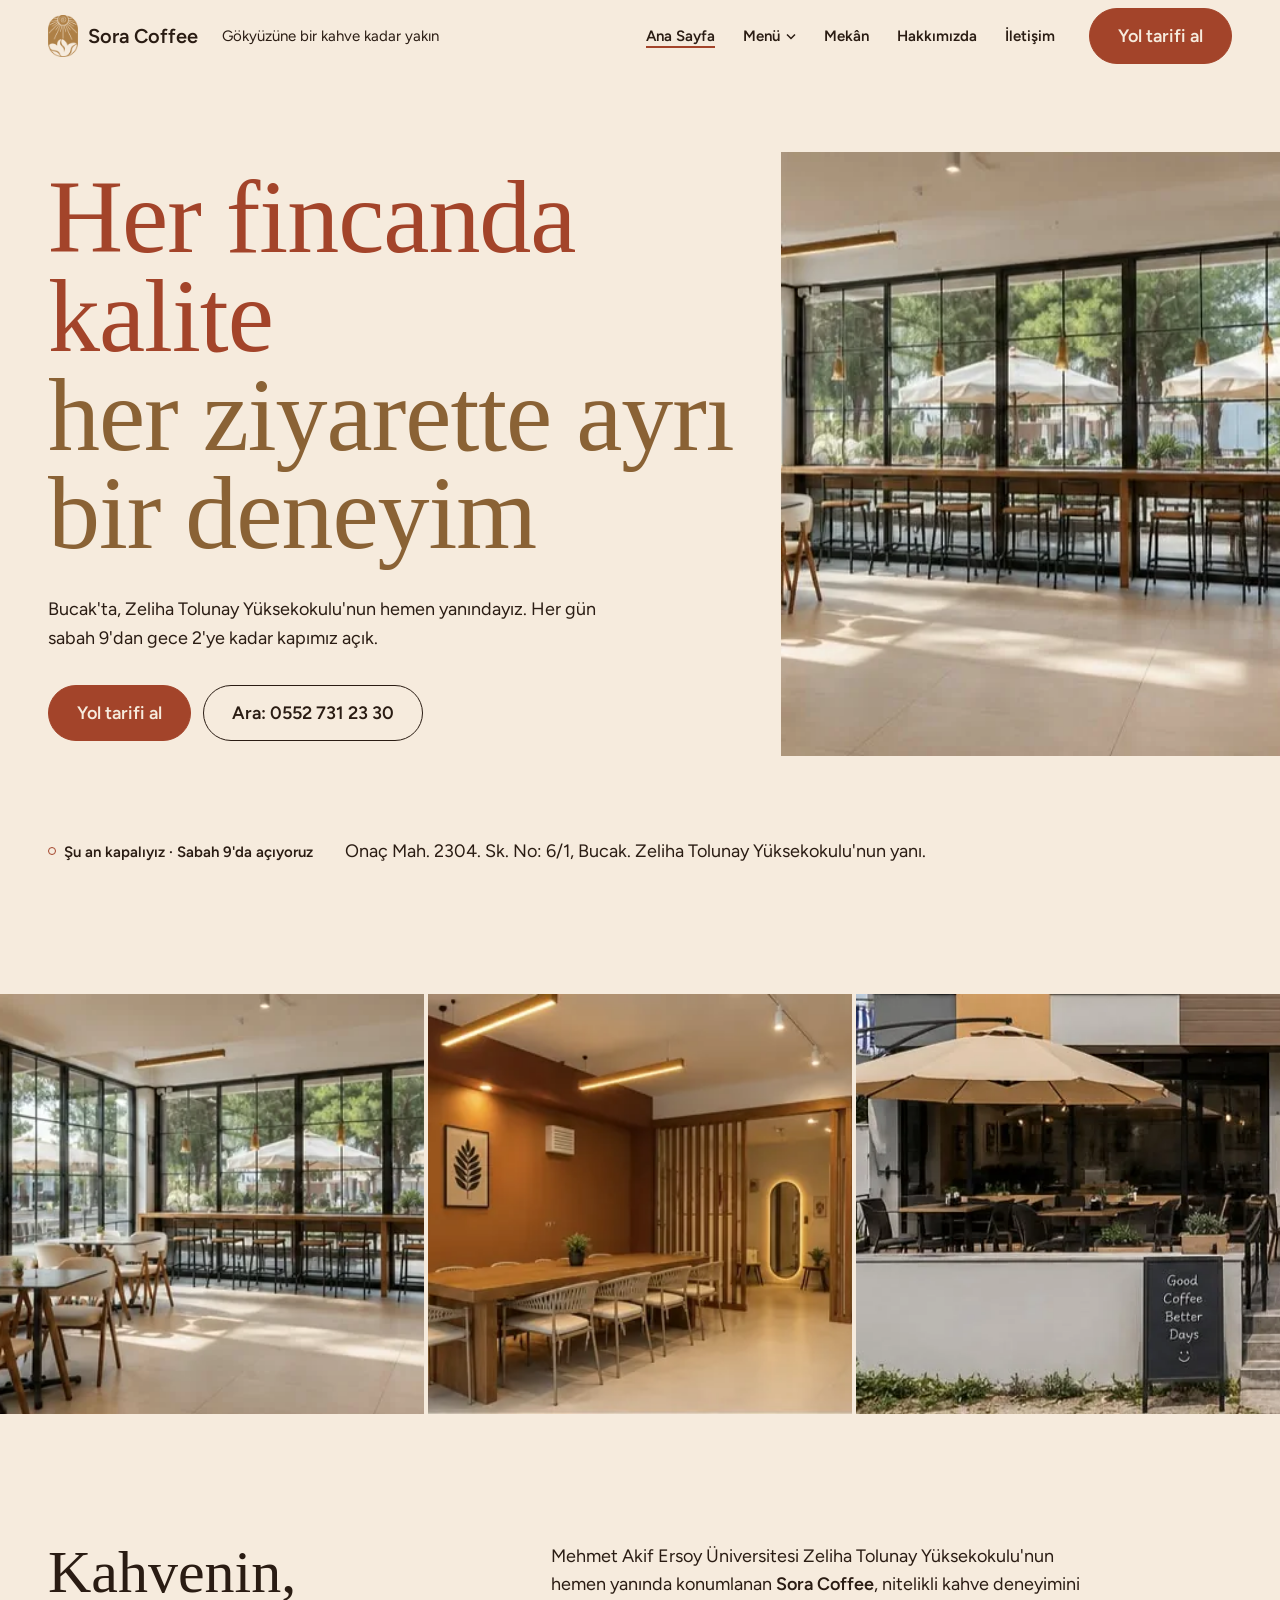
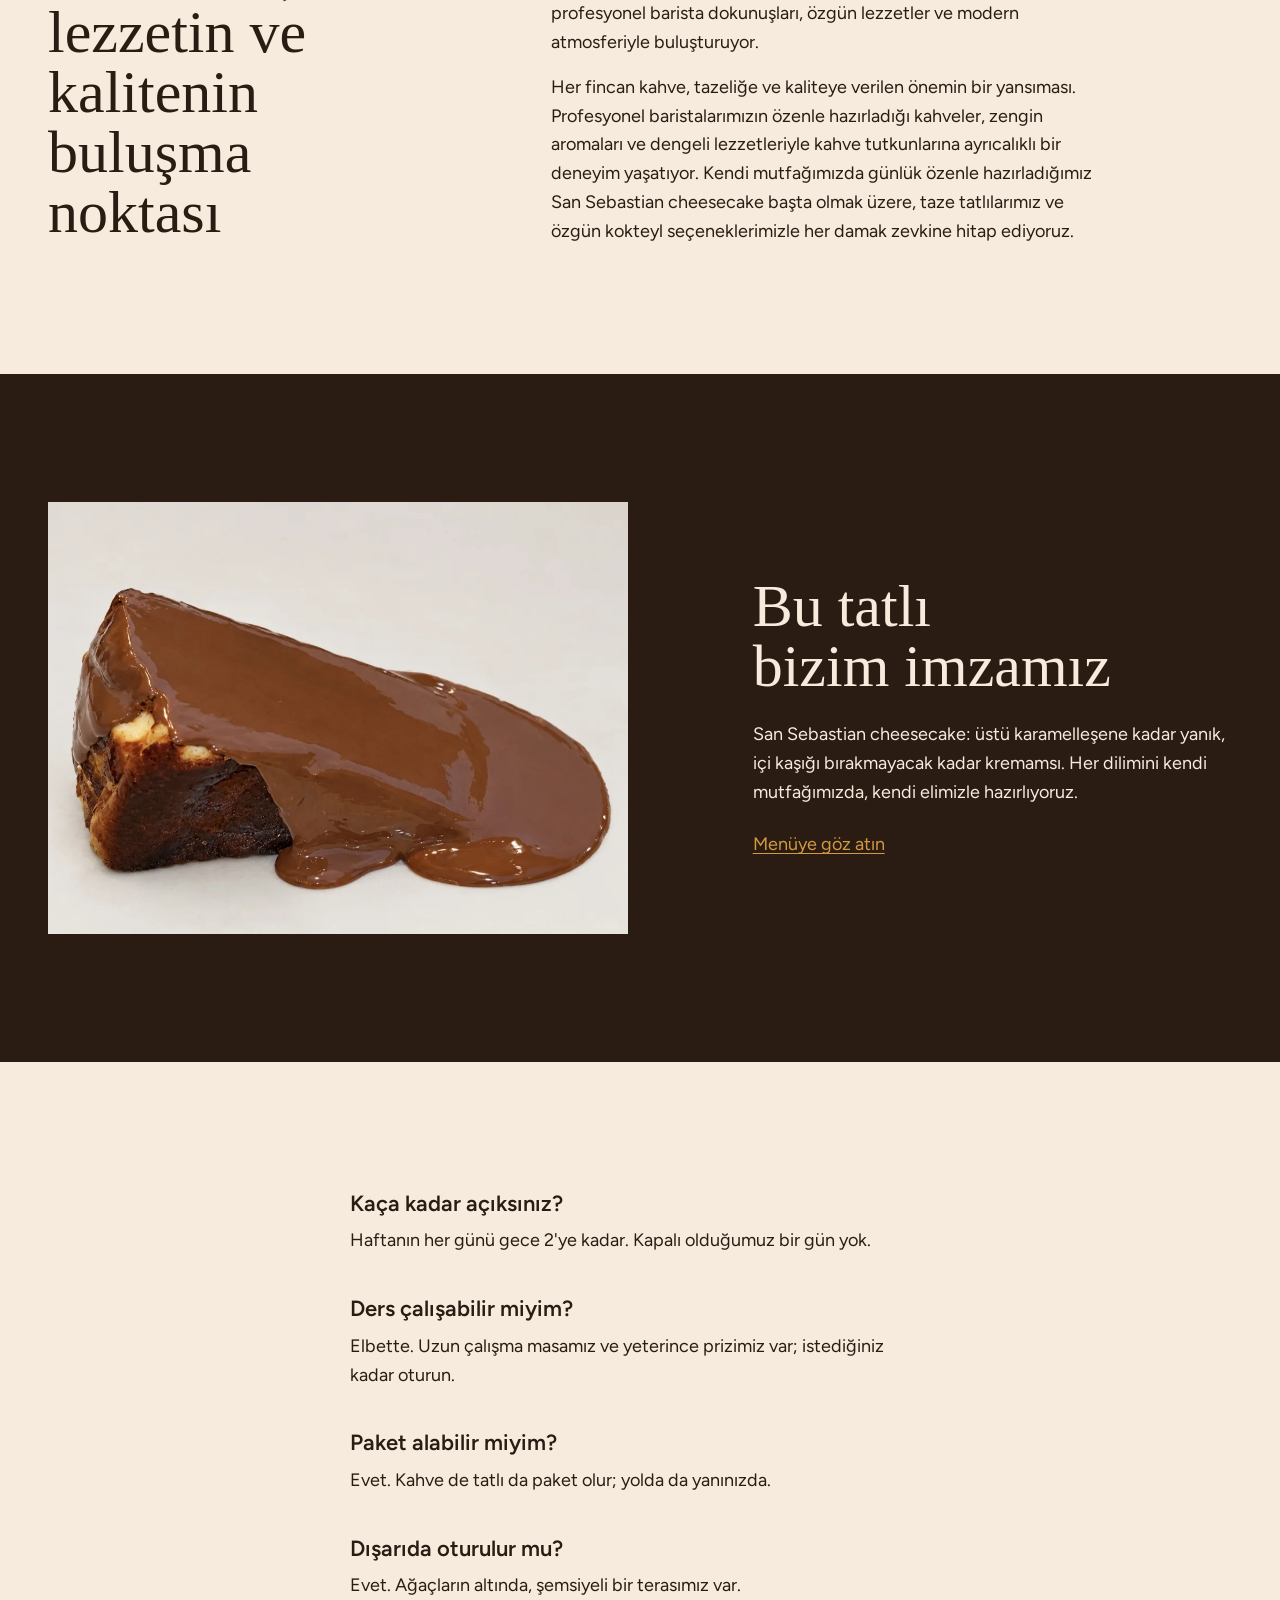
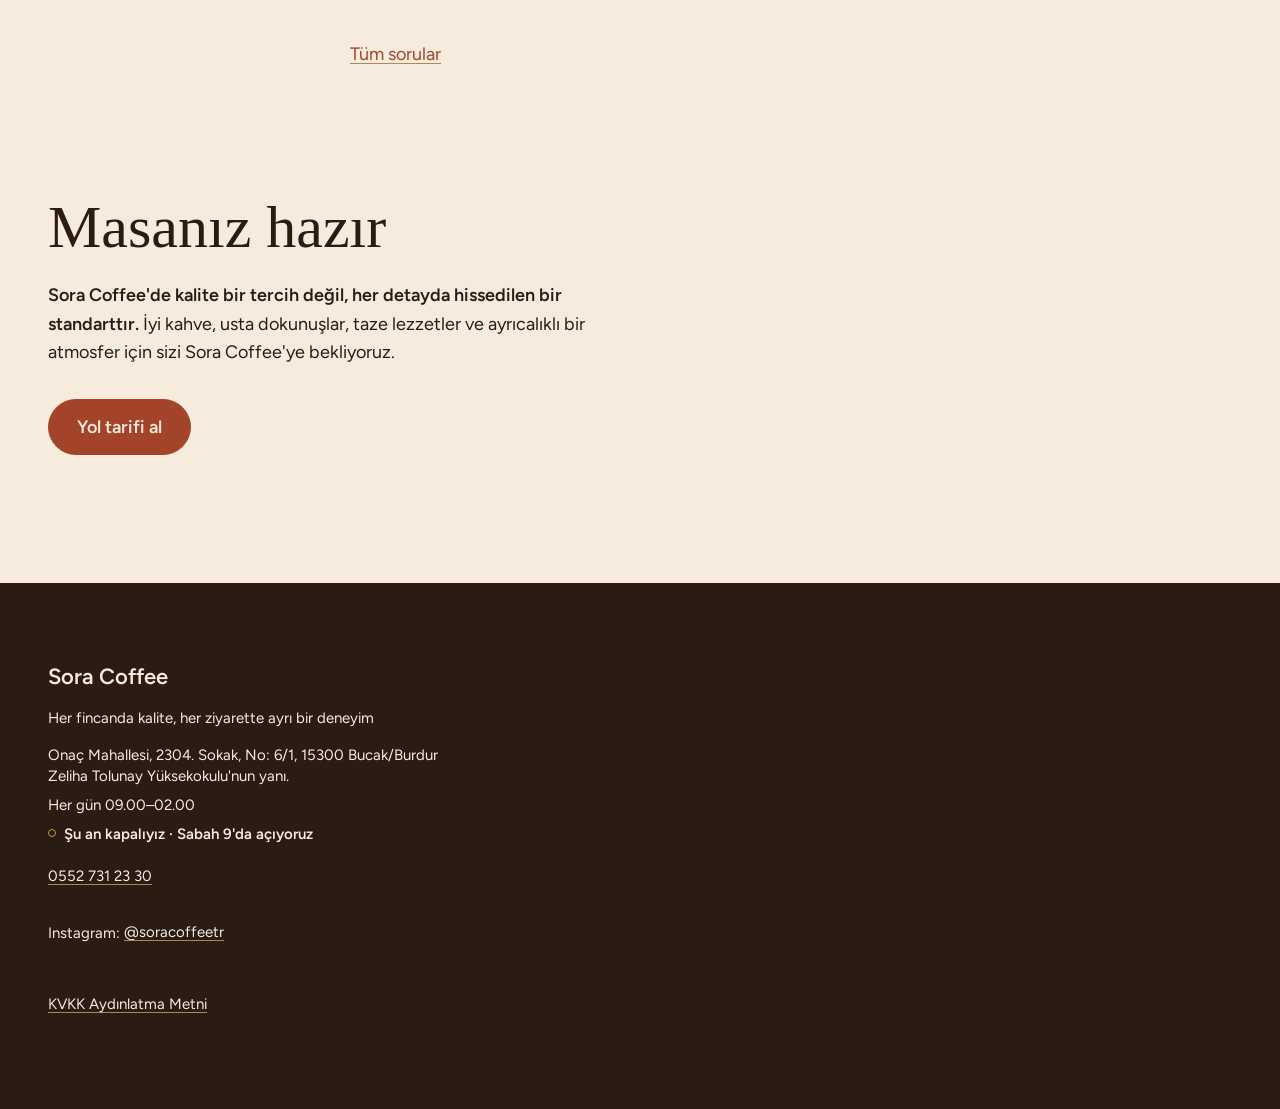
==== index.html @ 1dda7936 "Yazım ve noktalama düzeltmeleri; başlık ve sloganlarda sondaki noktalar kaldırıldı TDK: tezgâh, hâle" ====
<!doctype html>
<html lang="tr">
<head>
  <meta charset="utf-8">
  <script>document.documentElement.classList.add('js')</script>
  <meta name="viewport" content="width=device-width, initial-scale=1, viewport-fit=cover">
  <title>Sora Coffee Bucak | Kahvenin, Lezzetin ve Kalitenin Buluşma Noktası</title>
  <meta name="description" content="Mehmet Akif Ersoy Üniversitesi Zeliha Tolunay Yüksekokulu'nun hemen yanında Sora Coffee: profesyonel barista dokunuşları, özgün lezzetler ve modern atmosfer. Her gün 09.00–02.00. Tel: 0552 731 23 30.">
  <link rel="icon" href="favicon-32.png" sizes="32x32" type="image/png">
  <link rel="apple-touch-icon" href="apple-touch-icon.png">
  <link rel="preload" href="fonts/figtree-latin.woff2" as="font" type="font/woff2" crossorigin>
  <link rel="preload" href="fonts/instrument-serif-latin.woff2" as="font" type="font/woff2" crossorigin>
  <link rel="stylesheet" href="styles.css">
  <script type="application/ld+json">
  {
    "@context": "https://schema.org",
    "@type": "CafeOrCoffeeShop",
    "name": "Sora Coffee",
    "address": {
      "@type": "PostalAddress",
      "streetAddress": "Onaç Mahallesi, 2304. Sokak, No: 6/1",
      "postalCode": "15300",
      "addressLocality": "Bucak",
      "addressRegion": "Burdur",
      "addressCountry": "TR"
    },
    "telephone": "+90 552 731 23 30",
    "openingHoursSpecification": [
      {
        "@type": "OpeningHoursSpecification",
        "dayOfWeek": [
          "Monday",
          "Tuesday",
          "Wednesday",
          "Thursday",
          "Friday",
          "Saturday",
          "Sunday"
        ],
        "opens": "09:00",
        "closes": "02:00"
      }
    ],
    "servesCuisine": [
      "Kahve",
      "Tatlı"
    ],
    "founder": [
      {
        "@type": "Person",
        "name": "Yasin Nalbant"
      },
      {
        "@type": "Person",
        "name": "Burak Eren Pancaroğlu"
      }
    ],
    "sameAs": [
      "https://www.instagram.com/soracoffeetr/"
    ],
    "hasMap": "https://www.google.com/maps/search/?api=1&query=Sora+Coffee+Bucak"
  }
  </script>
  <script src="main.js" defer></script>
</head>
<body>
  <a class="atla" href="#icerik">İçeriğe geç</a>

  <header class="ust">
    <a class="marka" href="index.html"><img class="marka-isaret" src="img/logo-isaret.png" width="30" height="42" alt="">Sora Coffee</a>
    <p class="marka-alt">Gökyüzüne bir kahve kadar yakın</p>
    <nav class="ana-nav" id="ana-nav" aria-label="Ana menü">
      <ul>
        <li><a href="index.html" aria-current="page">Ana Sayfa</a></li>
        <li class="nav-menu">
          <a href="menu.html">Menü</a>
          <ul class="alt-menu" id="alt-menu">
            <li><a href="menu.html#sicak-kahveler">Sıcak Kahveler</a></li>
            <li><a href="menu.html#ozel-kahveler">Özel Kahveler</a></li>
            <li><a href="menu.html#soguk-icecekler">Soğuk İçecekler</a></li>
            <li><a href="menu.html#tatlilar">Tatlılar</a></li>
          </ul>
        </li>
        <li><a href="mekan.html">Mekân</a></li>
        <li><a href="hakkimizda.html">Hakkımızda</a></li>
        <li><a href="iletisim.html">İletişim</a></li>
      </ul>
      <div class="nav-alt">
        <p>Gökyüzüne bir kahve kadar yakın</p>
        <p class="durum" data-durum>Her gün 09.00–02.00</p>
        <p>Onaç Mahallesi, 2304. Sokak, No: 6/1, 15300 Bucak/Burdur</p>
      </div>
    </nav>
    <a class="buton buton-birincil" href="https://www.google.com/maps/dir/?api=1&amp;destination=Sora+Coffee%2C+Ona%C3%A7+Mahallesi+2304.+Sokak+No%3A+6%2F1%2C+15300+Bucak%2FBurdur">Yol tarifi al</a>
  </header>

  <main id="icerik">
    <section class="hero" aria-labelledby="hero-baslik">
      <div class="hero-metin">
        <h1 id="hero-baslik"><span class="h1-ilk">Her fincanda kalite</span><br> <span class="h1-ikinci">her ziyarette ayrı bir deneyim</span></h1>
        <p class="hero-alt">Bucak'ta, Zeliha Tolunay Yüksekokulu'nun hemen yanındayız. Her gün sabah 9'dan gece 2'ye kadar kapımız açık.</p>
        <p class="butonlar">
          <a class="buton buton-birincil" href="https://www.google.com/maps/dir/?api=1&amp;destination=Sora+Coffee%2C+Ona%C3%A7+Mahallesi+2304.+Sokak+No%3A+6%2F1%2C+15300+Bucak%2FBurdur">Yol tarifi al</a>
          <a class="buton buton-ikincil" href="tel:+905527312330">Ara: 0552 731 23 30</a>
        </p>
      </div>
      <figure class="hero-foto">
        <img src="img/hero-cam-kenari-bar.webp" width="410" height="496" alt="Cam kenarındaki uzun bar ve tabureler; camın ardında şemsiyeli teras ve ağaçlar." fetchpriority="high">
      </figure>
    </section>

    <section class="adres-seridi" aria-label="Adres ve saat">
      <p class="durum" data-durum>Her gün 09.00–02.00</p>
      <p>Onaç Mah. 2304. Sk. No: 6/1, Bucak. Zeliha Tolunay Yüksekokulu'nun yanı.</p>
    </section>

    <section class="mekan-seridi" aria-label="Mekandan" tabindex="0">
      <figure>
        <img src="img/mekan-cam-kenari-bar.webp" srcset="img/mekan-cam-kenari-bar-480.webp 480w, img/mekan-cam-kenari-bar.webp 742w" sizes="(min-width: 761px) 33vw, 78vw" width="742" height="496" alt="Büyük camların önünde bar tabureleri ve masalar; dışarıda şemsiyeler ve ağaçlar." loading="lazy" decoding="async">
      </figure>
      <figure>
        <img src="img/mekan-uzun-calisma-masasi.webp" srcset="img/mekan-uzun-calisma-masasi-480.webp 480w, img/mekan-uzun-calisma-masasi.webp 752w" sizes="(min-width: 761px) 33vw, 78vw" width="752" height="501" alt="Hardal duvar önünde uzun ahşap çalışma masası ve sandalyeler." loading="lazy" decoding="async">
      </figure>
      <figure>
        <img src="img/mekan-teras.webp" width="570" height="372" alt="Şemsiyeli teras, masalar ve girişe çıkan merdiven." loading="lazy" decoding="async">
      </figure>
    </section>

    <section class="neden-biz" aria-labelledby="neden-baslik">
      <h2 id="neden-baslik">Kahvenin, lezzetin ve kalitenin buluşma noktası</h2>
      <div class="neden-metin">
        <p>Mehmet Akif Ersoy Üniversitesi Zeliha Tolunay Yüksekokulu'nun hemen yanında konumlanan <strong>Sora Coffee</strong>, nitelikli kahve deneyimini profesyonel barista dokunuşları, özgün lezzetler ve modern atmosferiyle buluşturuyor.</p>
        <p>Her fincan kahve, tazeliğe ve kaliteye verilen önemin bir yansıması. Profesyonel baristalarımızın özenle hazırladığı kahveler, zengin aromaları ve dengeli lezzetleriyle kahve tutkunlarına ayrıcalıklı bir deneyim yaşatıyor. Kendi mutfağımızda günlük özenle hazırladığımız San Sebastian cheesecake başta olmak üzere, taze tatlılarımız ve özgün kokteyl seçeneklerimizle her damak zevkine hitap ediyoruz.</p>
      </div>
    </section>

    <section class="san-sebastian" aria-labelledby="ss-baslik">
      <figure>
        <img src="img/san-sebastian.webp" srcset="img/san-sebastian-480.webp 480w, img/san-sebastian.webp 1083w" sizes="(min-width: 761px) 50vw, 100vw" width="1083" height="807" alt="Sora Coffee'nin San Sebastian cheesecake dilimi; üstü yanık, üzerine dökülmüş çikolata sosuyla." loading="lazy" decoding="async">
      </figure>
      <div>
        <h2 id="ss-baslik">Bu tatlı bizim imzamız</h2>
        <p>San Sebastian cheesecake: üstü karamelleşene kadar yanık, içi kaşığı bırakmayacak kadar kremamsı. Her dilimini kendi mutfağımızda, kendi elimizle hazırlıyoruz.</p>
        <p><a href="menu.html#tatlilar">Menüye göz atın</a></p>
      </div>
    </section>

    <section class="kisa-sss" aria-label="Sorular">
      <dl class="sss">
        <dt>Kaça kadar açıksınız?</dt>
        <dd>Haftanın her günü gece 2'ye kadar. Kapalı olduğumuz bir gün yok.</dd>
        <dt>Ders çalışabilir miyim?</dt>
        <dd>Elbette. Uzun çalışma masamız ve yeterince prizimiz var; istediğiniz kadar oturun.</dd>
        <dt>Paket alabilir miyim?</dt>
        <dd>Evet. Kahve de tatlı da paket olur; yolda da yanınızda.</dd>
        <dt>Dışarıda oturulur mu?</dt>
        <dd>Evet. Ağaçların altında, şemsiyeli bir terasımız var.</dd>
      </dl>
      <p><a href="sss.html">Tüm sorular</a></p>
    </section>

    <section class="cagri" aria-labelledby="cagri-baslik">
      <h2 id="cagri-baslik">Masanız hazır</h2>
      <p><strong>Sora Coffee'de kalite bir tercih değil, her detayda hissedilen bir standarttır.</strong> İyi kahve, usta dokunuşlar, taze lezzetler ve ayrıcalıklı bir atmosfer için sizi Sora Coffee'ye bekliyoruz.</p>
      <p><a class="buton buton-birincil" href="https://www.google.com/maps/dir/?api=1&amp;destination=Sora+Coffee%2C+Ona%C3%A7+Mahallesi+2304.+Sokak+No%3A+6%2F1%2C+15300+Bucak%2FBurdur">Yol tarifi al</a></p>
    </section>
  </main>

  <footer class="alt">
    <p class="alt-ad">Sora Coffee</p>
    <p class="alt-slogan">Her fincanda kalite, her ziyarette ayrı bir deneyim</p>
    <address>
      Onaç Mahallesi, 2304. Sokak, No: 6/1, 15300 Bucak/Burdur<br>
      Zeliha Tolunay Yüksekokulu'nun yanı.
    </address>
    <p>Her gün 09.00–02.00</p>
    <p class="durum" data-durum hidden></p>
    <p><a href="tel:+905527312330">0552 731 23 30</a></p>
    <p>Instagram: <a href="https://www.instagram.com/soracoffeetr/">@soracoffeetr</a></p>
    <p class="alt-yasal"><a href="kvkk.html">KVKK Aydınlatma Metni</a></p>
  </footer>

  <nav class="eylem-cubugu" aria-label="Hızlı eylemler">
    <a href="tel:+905527312330"><svg viewBox="0 0 24 24" aria-hidden="true" focusable="false"><path d="M6.5 3.5h3l1.5 4-2 1.5a11 11 0 0 0 6 6l1.5-2 4 1.5v3a2 2 0 0 1-2 2A16 16 0 0 1 4.5 5.5a2 2 0 0 1 2-2z"/></svg><span>Ara</span></a>
    <a class="eylem-yol" href="https://www.google.com/maps/dir/?api=1&amp;destination=Sora+Coffee%2C+Ona%C3%A7+Mahallesi+2304.+Sokak+No%3A+6%2F1%2C+15300+Bucak%2FBurdur"><svg viewBox="0 0 24 24" aria-hidden="true" focusable="false"><path d="M12 21s-6.5-6-6.5-11a6.5 6.5 0 0 1 13 0c0 5-6.5 11-6.5 11z"/><circle cx="12" cy="10" r="2.3"/></svg><span>Yol Tarifi</span></a>
    <a href="https://www.instagram.com/soracoffeetr/"><svg viewBox="0 0 24 24" aria-hidden="true" focusable="false"><rect x="3.5" y="3.5" width="17" height="17" rx="5"/><circle cx="12" cy="12" r="4"/><circle cx="17.2" cy="6.8" r="0.6"/></svg><span>Instagram</span></a>
  </nav>
</body>
</html>
---- styles.css ----
/* Sora Coffee — tek stil dosyası.
   Tek doğru kaynak: DESIGN.md. Buradaki her sayı oradan gelir. */

/* ==========================================================
   1. Değişkenler — yalnızca burada, bir kez tanımlı
   ========================================================== */
:root {
  /* Renk (DESIGN.md › RENK) */
  --krem: #F6EBDD;
  --espresso: #2A1C13;
  --terrakota: #A3442A;
  --karamel: #B08656;
  --karamel-koyu: #8A6235;
  --hardal: #D19A3E;
  --terrakota-koyu: #8C3A24;   /* hover: terrakotadan bir ton koyu */
  --krem-koyu: #ECDDCA;        /* hover: kremden bir ton koyu */
  --golge: 0 8px 24px rgba(42, 28, 19, 0.12); /* yalnızca açılır menü */

  /* Karakterler (DESIGN.md › TİPOGRAFİ) */
  --font-display: "Instrument Serif", "Iowan Old Style", Georgia, serif;
  --font-metin: Figtree, system-ui, -apple-system, "Segoe UI", sans-serif;

  /* Punto ölçeği — telefon (390px) ile masaüstü (1200px) arası doğrusal:
     390px'te DESIGN.md'nin telefon değeri, 1200px ve üstünde masaüstü değeri. */
  --h1: clamp(68px, 68px + 36 * (100vw - 390px) / 810, 104px);
  --h1-satir: 0.95;
  --h1-aralik: -0.01em;
  --h2: clamp(38px, 38px + 22 * (100vw - 390px) / 810, 60px);
  --h2-satir: 1;
  --h3: clamp(20px, 20px + 2 * (100vw - 390px) / 810, 22px);
  --h3-satir: 1.3;
  --govde: clamp(17px, 17px + 1 * (100vw - 390px) / 810, 18px);
  --govde-satir: 1.6;
  --kucuk: 15px;
  --kucuk-satir: 1.4;
  --rakam: clamp(120px, 120px + 120 * (100vw - 390px) / 810, 240px);
  --rakam-satir: 0.9;
  /* DESIGN.md: 66ch (50–75 harf). Figtree'de 66ch ≈ 95 harf ediyor;
     31em, 18px gövdede satır başına en fazla ~72 harf veriyor (ölçüldü). */
  --olcu: 31em;

  /* Boşluk (DESIGN.md › BOŞLUK VE DOKUNMA) */
  --bolum: clamp(72px, 72px + 56 * (100vw - 390px) / 810, 128px);
  --kenar: 48px;              /* telefonda 24px — aşağıdaki medya sorgusu */
  --icerik: 1200px;
  --yan: max(var(--kenar), calc((100% - var(--icerik)) / 2));
  --ust-baslik: 72px;
  --dokunma: 48px;
  --satir-mobil: 56px;
  --dokunma-ara: 8px;
  --buton-boy: 56px;
  --buton-yaricap: 28px;
  --cerit-boy: 420px;
  --eylem-cubugu: 64px;
  --cerit-ara: 4px;
  --sutun-ara: 24px;
  --sarkma: 64px;

  /* Hareket (DESIGN.md › HAREKET) */
  --egri: cubic-bezier(0.2, 0, 0, 1);
  --arayuz: 180ms;
  --giris: 350ms;
}

@media (max-width: 600px) {
  :root { --kenar: 24px; --sarkma: 24px; }
}

/* ==========================================================
   2. Fontlar — yerel dosyalar, Türkçe için latin + latin-ext
   ========================================================== */
@font-face {
  font-family: Figtree;
  font-style: normal;
  font-weight: 400 600;
  font-display: swap;
  src: url(fonts/figtree-latin.woff2) format("woff2");
  unicode-range: U+0000-00FF, U+0131, U+0152-0153, U+02BB-02BC, U+02C6, U+02DA, U+02DC, U+0304, U+0308, U+0329, U+2000-206F, U+20AC, U+2122, U+2191, U+2193, U+2212, U+2215, U+FEFF, U+FFFD;
}
@font-face {
  font-family: Figtree;
  font-style: normal;
  font-weight: 400 600;
  font-display: swap;
  src: url(fonts/figtree-latin-ext.woff2) format("woff2");
  unicode-range: U+0100-02BA, U+02BD-02C5, U+02C7-02CC, U+02CE-02D7, U+02DD-02FF, U+0304, U+0308, U+0329, U+1D00-1DBF, U+1E00-1E9F, U+1EF2-1EFF, U+2020, U+20A0-20AB, U+20AD-20C4, U+2113, U+2C60-2C7F, U+A720-A7FF;
}
@font-face {
  font-family: "Instrument Serif";
  font-style: normal;
  font-weight: 400;
  font-display: swap;
  src: url(fonts/instrument-serif-latin.woff2) format("woff2");
  unicode-range: U+0000-00FF, U+0131, U+0152-0153, U+02BB-02BC, U+02C6, U+02DA, U+02DC, U+0304, U+0308, U+0329, U+2000-206F, U+20AC, U+2122, U+2191, U+2193, U+2212, U+2215, U+FEFF, U+FFFD;
}
@font-face {
  font-family: "Instrument Serif";
  font-style: normal;
  font-weight: 400;
  font-display: swap;
  src: url(fonts/instrument-serif-latin-ext.woff2) format("woff2");
  unicode-range: U+0100-02BA, U+02BD-02C5, U+02C7-02CC, U+02CE-02D7, U+02DD-02FF, U+0304, U+0308, U+0329, U+1D00-1DBF, U+1E00-1E9F, U+1EF2-1EFF, U+2020, U+20A0-20AB, U+20AD-20C4, U+2113, U+2C60-2C7F, U+A720-A7FF;
}
@font-face {
  font-family: "Instrument Serif";
  font-style: italic;
  font-weight: 400;
  font-display: swap;
  src: url(fonts/instrument-serif-italic-latin.woff2) format("woff2");
  unicode-range: U+0000-00FF, U+0131, U+0152-0153, U+02BB-02BC, U+02C6, U+02DA, U+02DC, U+0304, U+0308, U+0329, U+2000-206F, U+20AC, U+2122, U+2191, U+2193, U+2212, U+2215, U+FEFF, U+FFFD;
}
@font-face {
  font-family: "Instrument Serif";
  font-style: italic;
  font-weight: 400;
  font-display: swap;
  src: url(fonts/instrument-serif-italic-latin-ext.woff2) format("woff2");
  unicode-range: U+0100-02BA, U+02BD-02C5, U+02C7-02CC, U+02CE-02D7, U+02DD-02FF, U+0304, U+0308, U+0329, U+1D00-1DBF, U+1E00-1E9F, U+1EF2-1EFF, U+2020, U+20A0-20AB, U+20AD-20C4, U+2113, U+2C60-2C7F, U+A720-A7FF;
}

/* ==========================================================
   3. Temel
   ========================================================== */
*, *::before, *::after { box-sizing: border-box; }

/* hidden özelliği, display veren sınıflardan (ör. .buton) her zaman güçlü */
[hidden] { display: none !important; }

html {
  overflow-x: clip;
  -webkit-text-size-adjust: 100%;
  text-size-adjust: 100%;
  scroll-padding-top: calc(var(--ust-baslik) + 24px);
}

body {
  margin: 0;
  padding-top: var(--ust-baslik);
  font-family: var(--font-metin);
  font-size: var(--govde);
  line-height: var(--govde-satir);
  font-weight: 400;
  color: var(--espresso);
  background: var(--krem);
  font-synthesis: none;
  text-rendering: optimizeLegibility;
}

h1, h2, h3, p, dl, dd, figure, ul, address { margin: 0; }
ul { padding: 0; list-style: none; }
address { font-style: normal; }

img, iframe { display: block; max-width: 100%; }
img { height: auto; }

p, dd, address, figcaption { max-width: var(--olcu); }

/* Display yalnızca: h1, bölüm başlıkları (h2), "02:00" ve menü kategori başlıkları */
h1, h2 {
  font-family: var(--font-display);
  font-weight: 400;
  text-wrap: balance;
}
h1 {
  font-size: var(--h1);
  line-height: var(--h1-satir);
  letter-spacing: var(--h1-aralik);
}
h2 {
  font-size: var(--h2);
  line-height: var(--h2-satir);
}
h3 {
  font-family: var(--font-metin);
  font-size: var(--h3);
  line-height: var(--h3-satir);
  font-weight: 600;
}

/* Alt yazı / etiket */
figcaption,
.etiket,
.marka-alt,
.fiyat,
.durum {
  font-size: var(--kucuk);
  line-height: var(--kucuk-satir);
}

/* Linkler terrakota; üzerine gelince alt çizginin kalınlığı değil rengi değişir */
a {
  color: var(--terrakota);
  text-underline-offset: 0.18em;
  text-decoration-thickness: 1px;
  text-decoration-color: var(--karamel);
}
a:hover { text-decoration-color: currentColor; }
a[href^="tel:"] { white-space: nowrap; }

:focus-visible { outline: 2px solid currentColor; outline-offset: 3px; }

.atla {
  position: absolute;
  left: var(--kenar);
  top: 8px;
  z-index: 100;
  padding: 12px 16px;
  font-weight: 600;
  background: var(--krem);
  transform: translateY(-200%);
}
.atla:focus { transform: none; }

/* Açık/kapalı göstergesi — Figtree 600 */
.durum { font-weight: 600; }
.durum-nokta {
  display: inline-block;
  width: 8px;
  height: 8px;
  margin-right: 8px;
  border-radius: 50%;
  border: 1.5px solid var(--terrakota);
  vertical-align: 0.1em;
}
.durum-acik .durum-nokta { background: var(--terrakota); }

/* ==========================================================
   4. Butonlar — 56px, hap, Figtree 600 18px
   ========================================================== */
.buton {
  display: inline-flex;
  align-items: center;
  justify-content: center;
  min-height: var(--buton-boy);
  padding: 0 28px;
  border: 1.5px solid currentColor;
  border-radius: var(--buton-yaricap);
  font-family: var(--font-metin);
  font-size: var(--govde);
  font-weight: 600;
  line-height: 1;
  text-decoration: none;
  white-space: nowrap;
  cursor: pointer;
}
.buton-birincil {
  background: var(--terrakota);
  border-color: var(--terrakota);
  color: var(--krem);
}
.buton-birincil:hover { background: var(--terrakota-koyu); border-color: var(--terrakota-koyu); }
.buton-ikincil {
  background: transparent;
  border-color: var(--espresso);
  color: var(--espresso);
}
.buton-ikincil:hover { background: var(--krem-koyu); }
.buton-krem {
  background: var(--krem);
  border-color: var(--krem);
  color: var(--terrakota);
}
.buton-krem:hover { background: var(--krem-koyu); border-color: var(--krem-koyu); }
.butonlar {
  display: flex;
  flex-wrap: wrap;
  gap: 12px;
}

/* ==========================================================
   5. Üst başlık — sabit, 72px
   ========================================================== */
.ust {
  position: fixed;
  inset: 0 0 auto 0;
  z-index: 50;
  height: var(--ust-baslik);
  display: grid;
  grid-template-columns: auto auto 1fr auto;
  align-items: center;
  column-gap: var(--sutun-ara);
  padding-inline: var(--yan);
  background: var(--krem);
}
.marka {
  display: inline-flex;
  align-items: center;
  gap: 10px;
  min-height: var(--dokunma);
  color: var(--espresso);
  font-weight: 600;
  font-size: 20px;
  line-height: 1.2;
  text-decoration: none;
  white-space: nowrap;
}
.marka-alt { white-space: nowrap; }
.marka-isaret { width: auto; height: 42px; flex: none; }

.ana-nav { justify-self: end; }
.ana-nav > ul {
  display: flex;
  gap: var(--dokunma-ara);
}
.ana-nav a,
.alt-ac {
  display: inline-flex;
  align-items: center;
  min-height: var(--dokunma);
  padding: 0 10px;
  font: 600 var(--kucuk) / var(--kucuk-satir) var(--font-metin);
  color: var(--espresso);
  text-decoration: none;
}
.ana-nav a:hover,
.alt-ac:hover { color: var(--terrakota); }
.ana-nav a[aria-current="page"],
.alt-ac[data-gecerli] {
  text-decoration: underline;
  text-decoration-color: var(--terrakota);
  text-decoration-thickness: 1.5px;
  text-underline-offset: 0.35em;
}
.nav-alt { display: none; }

/* Menü ▾ açılır alt menü */
.nav-menu { position: relative; }
.alt-ac {
  gap: 6px;
  border: 0;
  background: none;
  cursor: pointer;
}
.alt-ac svg { width: 10px; height: 10px; }
.alt-ac[aria-expanded="true"] svg { transform: rotate(180deg); }

.alt-menu {
  position: absolute;
  top: 100%;
  left: 0;
  min-width: 220px;
  padding: 8px;
  background: var(--krem);
  box-shadow: var(--golge);
  border-radius: 4px;
  visibility: hidden;
  opacity: 0;
}
.alt-menu a { display: flex; width: 100%; }
/* JS yokken: üzerine gelme / odakla açılır. JS varken yalnızca tıklama. */
html:not(.js) .nav-menu:hover .alt-menu,
html:not(.js) .nav-menu:focus-within .alt-menu,
.nav-menu.acik .alt-menu { visibility: visible; opacity: 1; }

/* Mobil eylem çubuğu — telefonda (aşama 4) */
.eylem-cubugu { display: none; }

/* ==========================================================
   6. Bölümler ve ritim
   ========================================================== */
main > * {
  padding-inline: var(--yan);
}
main > * + * { margin-top: var(--bolum); }
main { padding-top: 64px; padding-bottom: var(--bolum); }

/* İçerik ızgarası: 12 sütun */
.izgara,
.hero,
.neden-biz,
.san-sebastian,
.hakkimizda,
.iletisim-giris {
  display: grid;
  grid-template-columns: repeat(12, minmax(0, 1fr));
  column-gap: var(--sutun-ara);
}

/* ---------- Ana Sayfa ---------- */

/* Hero 7/5: foto sağ kenara taşar */
.hero {
  padding-right: 0;
  margin-top: -16px;
  align-items: center;
}
.hero-metin {
  grid-column: 1 / span 7;
  grid-row: 1;
  position: relative;
  z-index: 1;
  padding-block: 48px;
}
.hero-foto {
  grid-column: 8 / -1;
  grid-row: 1;
}
.hero-foto img { width: 100%; }
.hero-alt { margin-top: 32px; }
.hero .butonlar { margin-top: 32px; }

.adres-seridi {
  display: flex;
  flex-wrap: wrap;
  align-items: baseline;
  column-gap: 32px;
  row-gap: 8px;
  margin-top: 48px;
}
.adres-seridi p { max-width: none; }

/* Kenardan kenara mekan şeridi */
.mekan-seridi {
  padding-inline: 0;
  display: grid;
  grid-template-columns: repeat(3, minmax(0, 1fr));
  gap: var(--cerit-ara);
}
.mekan-seridi img {
  width: 100%;
  height: var(--cerit-boy);
  object-fit: cover;
}
.mekan-seridi figcaption {
  padding: 12px var(--kenar) 0;
}

/* Neden biz: başlık solda, metin sağda kayık */
.neden-biz h2 { grid-column: 1 / span 4; }
.neden-metin { grid-column: 6 / -1; }
.neden-metin p + p,
.mekan-giris p + p { margin-top: 16px; }


/* San Sebastian: görsel solda içeriden, metin sağda aşağıda */
.san-sebastian { align-items: center; }
.san-sebastian > figure { grid-column: 1 / span 6; }
.san-sebastian img { width: 100%; }
.san-sebastian > div { grid-column: 8 / -1; }
.san-sebastian h2 + p { margin-top: 24px; }
.san-sebastian p + p { margin-top: 24px; }

/* SSS */
.sss dt {
  font-size: var(--h3);
  line-height: var(--h3-satir);
  font-weight: 600;
}
.sss dt:not(:first-child) { margin-top: 40px; }
.sss dd { margin-top: 8px; }
.kisa-sss {
  display: grid;
  grid-template-columns: repeat(12, minmax(0, 1fr));
  column-gap: var(--sutun-ara);
}
.kisa-sss > * { grid-column: 4 / -1; }
.kisa-sss > p { margin-top: 40px; }

/* Çağrı */
.cagri p { margin-top: 24px; }
.cagri p + p { margin-top: 32px; }

/* ---------- Menü ---------- */
.menu-giris p,
.mekan-giris p { margin-top: 32px; }

.menu-giris,
.kategori,
.menu-son {
  --menu-sutun: 880px;
  padding-inline: max(calc(var(--kenar) + var(--sarkma)), calc((100% - var(--menu-sutun)) / 2));
}
.kategori h2 { margin-left: calc(-1 * var(--sarkma)); }
.kategori h2 + * { margin-top: 40px; }
.menu-son { margin-top: 96px; }

.kalemler > li + li { margin-top: 40px; }
.kalem {
  display: grid;
  grid-template-columns: 120px minmax(0, 1fr) auto;
  column-gap: 32px;
  align-items: center;
}
.kalem-metin p { margin-top: 4px; }
.fiyat {
  text-align: right;
  white-space: nowrap;
  font-weight: 400;
}

/* ---------- Mekan: kenardan kenara bant + 2×2 kareler, alt yazısız ---------- */
.mekan-galeri { padding-inline: 0; }
.mekan-galeri img {
  display: block;
  width: 100%;
  object-fit: cover;
}
.mekan-bant { height: 560px; }
.mekan-kareler {
  display: grid;
  grid-template-columns: repeat(2, minmax(0, 1fr));
  gap: var(--sutun-ara);
  margin-top: var(--sutun-ara);
  padding-inline: var(--yan);
}
.mekan-kareler img { aspect-ratio: 1 / 1; }
figure figcaption { margin-top: 12px; }

/* ---------- Hakkımızda ---------- */
.hakkimizda { row-gap: 64px; align-items: start; }
.hakkimizda h1 { grid-column: 1 / -1; }
/* Kurucu portreleri alt alta */
.portreler {
  grid-column: 1 / span 5;
  display: grid;
  grid-template-columns: minmax(0, 1fr);
  row-gap: 48px;
  align-items: start;
}
.portre img { width: 100%; }
.hk-metin { grid-column: 7 / -1; }
.hk-metin p + p { margin-top: 24px; }
/* Terrakota imza satırı (Hakkımızda, İletişim saatleri) */
.hk-metin .hk-imza,
.bilgi .imza {
  font-weight: 600;
  color: var(--terrakota);
}
.hk-metin .hk-imza { margin-top: 32px; }

/* ---------- İletişim ---------- */
/* Geniş yatay tabela fotoğrafı başlığın üstünde; kadraj tabelaya (alta) odaklı */
.iletisim-giris figure { grid-column: 1 / -1; grid-row: 1; }
.iletisim-giris h1 { grid-column: 1 / -1; grid-row: 2; margin-top: 56px; }

.bilgi {
  display: grid;
  grid-template-columns: repeat(12, minmax(0, 1fr));
  column-gap: var(--sutun-ara);
}
.bilgi > * { grid-column: 1 / span 6; }
.bilgi > * + * { margin-top: 16px; }
.bilgi .buton { margin-top: 8px; }
.bilgi .harita {
  grid-column: 7 / -1;
  grid-row: 1 / span 4;
  margin-top: 0;
  width: 100%;
  height: 100%;
  min-height: 360px;
  border: 0;
}
main > .bilgi + .bilgi { margin-top: 80px; }
.etiket {
  font-family: var(--font-metin);
  font-weight: 600;
  letter-spacing: 0.06em;
  text-transform: uppercase;
}
.buyuk-bilgi {
  font-size: var(--h3);
  line-height: var(--h3-satir);
  font-weight: 600;
}
.bant p + p { margin-top: 24px; }

/* ---------- SSS sayfası ---------- */
.sss-sayfa {
  display: grid;
  grid-template-columns: repeat(12, minmax(0, 1fr));
  column-gap: var(--sutun-ara);
}
.sss-sayfa h1 { grid-column: 1 / -1; }
.sss-sayfa .sss { grid-column: 4 / -1; margin-top: 64px; }

/* ==========================================================
   7. Alt bilgi
   ========================================================== */
.alt {
  display: grid;
  grid-template-columns: repeat(12, minmax(0, 1fr));
  column-gap: var(--sutun-ara);
  row-gap: 8px;
  padding: 80px var(--yan);
  background: var(--espresso);
  color: var(--krem);
  font-size: var(--kucuk);
  line-height: var(--kucuk-satir);
}
.alt > * { grid-column: 1 / span 6; }
.alt-ad {
  font-weight: 600;
  font-size: var(--h3);
  line-height: var(--h3-satir);
  margin-bottom: 8px;
}
.alt a {
  display: inline-flex;
  align-items: center;
  min-height: var(--dokunma);
}
.alt a { color: var(--krem); }
.alt .durum-nokta { border-color: var(--hardal); }
.alt .durum-acik .durum-nokta { background: var(--hardal); }

/* ==========================================================
   8. Fotoğraflar: düz kenarlı kare ve dikdörtgenler (sahibin isteği).
   Kemer formu yalnızca logoda kalır.
   ========================================================== */
/* Giriş animasyonundaki 1,04 ölçek fotoğraf kutusundan taşmasın */
.hero-foto { overflow: hidden; }
.hero h1 { position: relative; z-index: 2; }
/* Ana sayfa başlığı iki toprak tonunda: terrakota (5,2:1) ve koyu karamel (4,6:1) */
.hero h1 .h1-ilk { color: var(--terrakota); }
.hero h1 .h1-ikinci { color: var(--karamel-koyu); }

.iletisim-giris img {
  width: 100%;
  aspect-ratio: 12 / 5;
  object-fit: cover;
  object-position: 50% 80%;
}

/* Menü kalemleri arasında ince karamel çizgi */
.kalemler > li + li {
  padding-top: 40px;
  border-top: 1px solid var(--karamel);
}



/* ==========================================================
   10. Terrakota bant — İletişim
   ========================================================== */
main > .bant {
  margin-top: var(--bolum);
  padding-block: 96px;
  background: var(--terrakota);
  color: var(--krem);
}
.bant p:first-child {
  font-size: var(--h3);
  line-height: var(--h3-satir);
  font-weight: 600;
}
main:has(> .bant:last-child) { padding-bottom: 0; }

/* ==========================================================
   11. Hareket — yalnızca transform ve opacity; tüm girişler
   prefers-reduced-motion: no-preference içinde. Gizli başlangıç
   durumu yalnızca html.js altında (head'deki ilk betik ekler).
   ========================================================== */
@media (prefers-reduced-motion: no-preference) {
  /* Arayüz geri bildirimi: 150–250ms */
  a { transition: text-decoration-color var(--arayuz) var(--egri); }
  .ana-nav a,
  .alt-ac { transition: color 150ms var(--egri); }
  .buton {
    transition: background-color var(--arayuz) var(--egri),
                border-color var(--arayuz) var(--egri),
                transform var(--arayuz) var(--egri);
  }
  .buton:active { transform: scale(0.97); }
  .alt-ac svg { transition: transform var(--arayuz) var(--egri); }
  @media (max-width: 1100px) {
    html.js .ana-nav { transition: opacity 200ms var(--egri), visibility 0s 200ms; }
    html.menu-acik .ana-nav { transition: opacity 200ms var(--egri), visibility 0s; }
  }

  /* Açılır menü: opacity + translateY(-6px → 0), 200ms */
  .alt-menu {
    transform: translateY(-6px);
    transition: opacity 200ms var(--egri), transform 200ms var(--egri), visibility 0s 200ms;
  }
  html:not(.js) .nav-menu:hover .alt-menu,
  html:not(.js) .nav-menu:focus-within .alt-menu,
  .nav-menu.acik .alt-menu {
    transform: none;
    transition: opacity 200ms var(--egri), transform 200ms var(--egri), visibility 0s;
  }

  /* Hero girişi: h1 450ms; foto 500ms, 80ms gecikmeli. Butonlar sabit. */
  html.js .hero h1 { animation: yukari16 450ms var(--egri) both; }
  html.js .hero-foto img { animation: foto-gir 500ms var(--egri) 80ms both; }

  /* Bölüm başlığı ve ilk görsel ekrana girince bir kez: 350ms */
  html.js .goster {
    opacity: 0;
    transform: translateY(12px);
    transition: opacity var(--giris) var(--egri), transform var(--giris) var(--egri);
  }
  html.js .goster.gorundu { opacity: 1; transform: none; }

}

@keyframes yukari16 {
  from { opacity: 0; transform: translateY(16px); }
  to { opacity: 1; transform: none; }
}
@keyframes foto-gir {
  from { opacity: 0; transform: scale(1.04); }
  to { opacity: 1; transform: none; }
}

/* ==========================================================
   12. Duyarlı — 1100px altı: tam ekran menü
   ========================================================== */
.menu-ac { display: none; }

@media (max-width: 1100px) {
  .marka-alt { display: none; }
  .ust { grid-template-columns: auto 1fr auto auto; }
  .ust > .buton { grid-column: 3; justify-self: end; }
  .menu-ac { grid-column: 4; }

  /* JS yoksa: başlık akışta kalır, bağlantılar satırlara sarılır */
  html:not(.js) body { padding-top: 0; }
  html:not(.js) .ust {
    position: static;
    height: auto;
    grid-template-columns: 1fr auto;
    row-gap: 8px;
    padding-block: 12px;
  }
  html:not(.js) .ana-nav { grid-column: 1 / -1; grid-row: 2; justify-self: start; }
  html:not(.js) .ana-nav > ul { flex-wrap: wrap; }

  /* JS varken: hamburger + tam ekran krem menü */
  html.js .menu-ac {
    display: inline-flex;
    align-items: center;
    justify-content: center;
    width: var(--dokunma);
    height: var(--dokunma);
    margin-right: -12px;
    padding: 0;
    border: 0;
    background: none;
    color: var(--espresso);
    cursor: pointer;
  }
  .menu-ac svg { width: 24px; height: 24px; }
  .menu-ac line { stroke: currentColor; stroke-width: 1.5; stroke-linecap: round; }
  .menu-ac .kapat { display: none; }
  html.menu-acik .menu-ac .ac { display: none; }
  html.menu-acik .menu-ac .kapat { display: inline; }

  html.js .ana-nav {
    position: fixed;
    inset: var(--ust-baslik) 0 0 0;
    z-index: 49;
    display: flex;
    flex-direction: column;
    padding: 8px var(--kenar) 32px;
    overflow-y: auto;
    overscroll-behavior: contain;
    background: var(--krem);
    visibility: hidden;
    opacity: 0;
  }
  html.menu-acik .ana-nav { visibility: visible; opacity: 1; }
  html.menu-acik body { overflow: hidden; }

  html.js .ana-nav > ul { flex-direction: column; gap: 0; }
  html.js .ana-nav > ul > li { border-bottom: 1px solid var(--karamel); }
  html.js .ana-nav > ul > li > a,
  html.js .alt-ac {
    width: 100%;
    min-height: var(--satir-mobil);
    padding: 0;
    font-size: var(--h3);
    justify-content: space-between;
  }
  html.js .alt-ac svg { width: 14px; height: 14px; }

  /* Menü satırına dokununca alt kalemler yerinde açılır */
  html.js .alt-menu {
    position: static;
    display: none;
    min-width: 0;
    padding: 0 0 12px 16px;
    background: none;
    box-shadow: none;
    visibility: visible;
    opacity: 1;
    transform: none;
  }
  html.js .nav-menu.acik .alt-menu { display: block; }
  html.js .alt-menu a { min-height: var(--dokunma); font-size: var(--govde); }

  /* Menünün altında saat ve adres */
  html.js .nav-alt {
    display: block;
    margin-top: 32px;
    font-size: var(--kucuk);
    line-height: var(--kucuk-satir);
  }
  html.js .nav-alt p + p { margin-top: 8px; }

  /* Izgaralar: 12 sütun yerine sade düzen */
  .neden-biz h2 { grid-column: 1 / -1; }
  .neden-metin { grid-column: 1 / -1; margin-top: 32px; }
  .san-sebastian > figure { grid-column: 1 / span 6; }
  .san-sebastian > div { grid-column: 7 / -1; }
  .kisa-sss > * { grid-column: 2 / -1; }
  .sss-sayfa .sss { grid-column: 2 / -1; }
  .bilgi > * { grid-column: 1 / -1; }
  .bilgi .harita {
    grid-column: 1 / -1;
    grid-row: auto;
    height: 360px;
    margin-top: 24px;
  }
}

/* ==========================================================
   13. Duyarlı — telefon (760px altı)
   ========================================================== */
@media (max-width: 760px) {
  /* Alt eylem çubuğu var: üst başlıktaki buton kalkar */
  .ust > .buton { display: none; }
  .ust { grid-template-columns: 1fr auto; }

  /* Sabit eylem çubuğu: Ara · Yol Tarifi (%50, ortada) · Instagram */
  body { padding-bottom: calc(var(--eylem-cubugu) + env(safe-area-inset-bottom)); }
  .eylem-cubugu {
    position: fixed;
    inset: auto 0 0 0;
    z-index: 45;
    display: grid;
    grid-template-columns: 1fr 2fr 1fr;
    height: calc(var(--eylem-cubugu) + env(safe-area-inset-bottom));
    padding-bottom: env(safe-area-inset-bottom);
    background: var(--krem);
    border-top: 1px solid var(--karamel);
  }
  .eylem-cubugu a {
    display: flex;
    flex-direction: column;
    align-items: center;
    justify-content: center;
    gap: 4px;
    min-height: var(--eylem-cubugu);
    color: var(--espresso);
    font-size: var(--kucuk);
    line-height: 1;
    font-weight: 600;
    text-decoration: none;
  }
  .eylem-cubugu svg {
    width: 22px;
    height: 22px;
    fill: none;
    stroke: currentColor;
    stroke-width: 1.5;
    stroke-linejoin: round;
  }
  .eylem-cubugu .eylem-yol {
    background: var(--terrakota);
    color: var(--krem);
  }
  .eylem-cubugu .eylem-yol:active { background: var(--terrakota-koyu); }

  /* Tek sütun */
  .hero,
  .neden-biz,
  .san-sebastian,
  .hakkimizda,
  .iletisim-giris,
  .kisa-sss,
  .sss-sayfa,
  .alt { display: block; }

  /* Hero: foto tam genişlik, başlık ve metnin altında */
  .hero {
    display: grid;
    grid-template-columns: minmax(0, 1fr);
    padding-right: var(--kenar);
    margin-top: 0;
  }
  .hero-metin { display: contents; }
  .hero h1 { grid-row: 1; padding-top: 16px; }
  .hero-foto {
    grid-column: 1;
    grid-row: 2;
    margin: 32px calc(-1 * var(--kenar)) 0;
  }
  .hero-alt { grid-row: 3; margin-top: 32px; }
  .hero .butonlar { grid-row: 4; margin-top: 24px; }

  main { padding-top: 24px; }
  .adres-seridi { margin-top: 32px; }

  /* Mekan şeridi: dokunmayla yatay kaydırılır, otomatik oynamaz */
  .mekan-seridi {
    display: flex;
    overflow-x: auto;
    scroll-snap-type: x mandatory;
    scroll-padding-inline: var(--kenar);
    padding-inline: var(--kenar);
    gap: var(--cerit-ara);
  }
  .mekan-seridi figure { flex: 0 0 78vw; scroll-snap-align: start; }
  .mekan-seridi img { height: 320px; }
  .mekan-seridi figcaption { padding-inline: 0; }

  .neden-metin { margin-top: 24px; }


  .san-sebastian > div { padding-bottom: 0; margin-top: 32px; }

  .kisa-sss > p { margin-top: 32px; }
  .sss dt:not(:first-child) { margin-top: 32px; }

  /* Menü */
  .kalem {
    grid-template-columns: 96px minmax(0, 1fr);
    column-gap: 16px;
    align-items: start;
  }
  .kalem img { width: 96px; height: 120px; }
  .fiyat { grid-column: 2; margin-top: 8px; text-align: right; }
  .kalemler > li + li { margin-top: 24px; padding-top: 24px; }

  /* Mekan */
  .mekan-bant { height: 300px; }
  .mekan-kareler { gap: 12px; margin-top: 12px; }

  /* Hakkımızda */
  .portreler { margin-top: 40px; row-gap: 32px; }
  .hk-metin { margin-top: 32px; }

  /* İletişim */
  .iletisim-giris figure { margin-inline: calc(-1 * var(--kenar)); }
  .iletisim-giris img { aspect-ratio: 4 / 3; }
  .iletisim-giris h1 { margin-top: 32px; }
  main > .bilgi + .bilgi { margin-top: 56px; }
  .bilgi .harita { height: 300px; }
  main > .bant { padding-block: 64px; }

  .sss-sayfa .sss { margin-top: 40px; }

  /* Alt bilgi */
  .alt { padding-block: 56px; }
  .alt > * + * { margin-top: 8px; }
}

/* ==========================================================
   14. Yasal metin sayfası (KVKK) ve istek üzerine yüklenen harita
   ========================================================== */
.metin-sayfa {
  display: grid;
  grid-template-columns: repeat(12, minmax(0, 1fr));
  column-gap: var(--sutun-ara);
}
.metin-sayfa > * { grid-column: 4 / -1; }
.metin-sayfa > h1 { grid-column: 1 / -1; }
.metin-tarih { margin-top: 24px; font-size: var(--kucuk); line-height: var(--kucuk-satir); }
.metin-sayfa > p:not(.metin-tarih) { margin-top: 48px; }
.metin-sayfa section { margin-top: 56px; }
/* Bölüm başlıkları burada kısa etiketler: display değil, Figtree 600 */
.metin-sayfa h2 {
  font-family: var(--font-metin);
  font-size: var(--h3);
  line-height: var(--h3-satir);
  font-weight: 600;
}
.metin-sayfa h2 + * { margin-top: 16px; }
.metin-sayfa p + p,
.metin-sayfa ul + p,
.metin-sayfa p + ul { margin-top: 16px; }
.metin-sayfa ul { list-style: disc; padding-left: 1.2em; max-width: var(--olcu); }
.metin-sayfa li + li { margin-top: 8px; }
.metin-sayfa li::marker { color: var(--karamel); }

.alt-yasal { margin-top: 16px; }

div.harita {
  display: flex;
  flex-direction: column;
  justify-content: center;
  gap: 16px;
  padding: 32px;
  background: var(--krem-koyu);
}
div.harita p { font-size: var(--kucuk); line-height: var(--kucuk-satir); }
.harita-eylem {
  display: flex;
  flex-wrap: wrap;
  align-items: center;
  gap: 8px 24px;
}
.harita-eylem a { display: inline-flex; align-items: center; min-height: var(--dokunma); }
div.harita iframe { width: 100%; height: 100%; min-height: 360px; border: 0; }
div.harita.yuklendi { padding: 0; }

@media (max-width: 1100px) {
  .metin-sayfa > * { grid-column: 2 / -1; }
}
@media (max-width: 760px) {
  .metin-sayfa { display: block; }
  .metin-sayfa > p:not(.metin-tarih) { margin-top: 32px; }
  .metin-sayfa section { margin-top: 40px; }
  div.harita { padding: 24px; }
  div.harita iframe { min-height: 300px; }
}

/* ==========================================================
   15. Menü: fiyat tabloları ve öne çıkanlar
   ========================================================== */
.gorunmez {
  position: absolute;
  width: 1px;
  height: 1px;
  overflow: hidden;
  clip-path: inset(50%);
  white-space: nowrap;
}

.one-cikanlar {
  display: grid;
  grid-template-columns: repeat(4, minmax(0, 1fr));
  gap: 24px;
}
.one-cikanlar img { width: 100%; height: auto; }
.one-cikanlar figcaption {
  margin-top: 12px;
  font-weight: 600;
}

.fiyat-listesi {
  width: 100%;
  border-collapse: collapse;
  font-variant-numeric: tabular-nums;
}
.kategori h2 + .fiyat-listesi,
.one-cikanlar + .fiyat-listesi { margin-top: 40px; }
.fiyat-listesi + .fiyat-listesi { margin-top: 56px; }
.fiyat-listesi caption {
  caption-side: top;
  padding-bottom: 8px;
  text-align: left;
  font-size: var(--h3);
  line-height: var(--h3-satir);
  font-weight: 600;
}
.fiyat-listesi th,
.fiyat-listesi td {
  padding: 12px 0;
  border-bottom: 1px solid var(--karamel);
  vertical-align: baseline;
}
.fiyat-listesi thead th {
  padding-block: 8px;
  border-bottom: 1.5px solid var(--espresso);
  font-size: var(--kucuk);
  line-height: var(--kucuk-satir);
  font-weight: 600;
  letter-spacing: 0.06em;
  text-transform: uppercase;
  text-align: right;
}
.fiyat-listesi tbody th {
  text-align: left;
  font-weight: 600;
  padding-right: 16px;
}
.fiyat-listesi td {
  width: 96px;
  text-align: right;
  white-space: nowrap;
}

@media (max-width: 760px) {
  .one-cikanlar { grid-template-columns: repeat(2, minmax(0, 1fr)); gap: 16px; }
  .fiyat-listesi td { width: 64px; }
  .fiyat-listesi tbody th { line-height: 1.35; }
}

/* Vitrine yeni gelen tatlılar: küçük terrakota "Yeni" işareti */
.yeni {
  margin-left: 8px;
  font-size: var(--kucuk);
  font-weight: 600;
  letter-spacing: 0.06em;
  text-transform: uppercase;
  color: var(--terrakota);
  white-space: nowrap;
}
.kalemler + .fiyat-listesi { margin-top: 48px; }

/* Alt bilgide slogan */
.alt-slogan { margin-bottom: 8px; }

/* San Sebastian: koyu espresso bant (eski 02:00 bölümünün tonu) */
main > .san-sebastian {
  padding-block: var(--bolum);
  background: var(--espresso);
  color: var(--krem);
}
.san-sebastian a { color: var(--hardal); text-decoration-color: var(--hardal); }
.san-sebastian a:hover { color: var(--krem); text-decoration-color: var(--krem); }
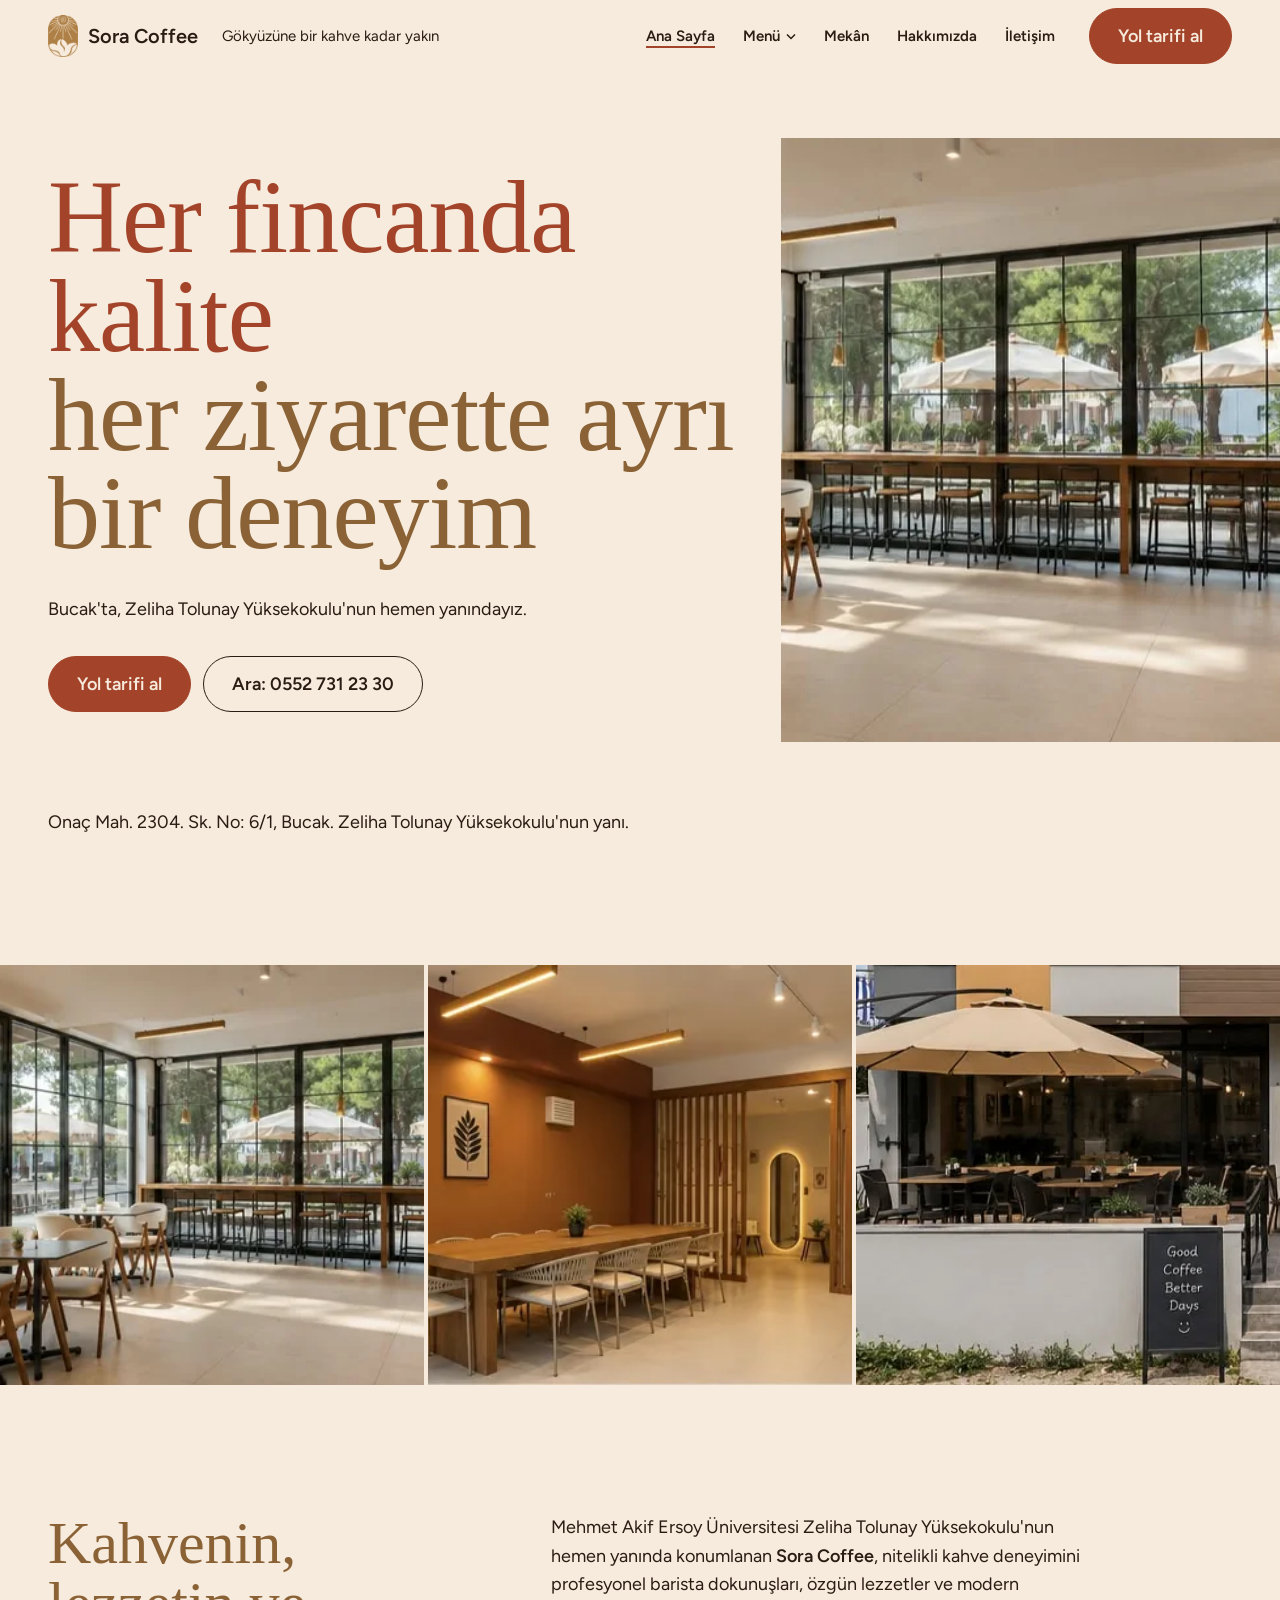
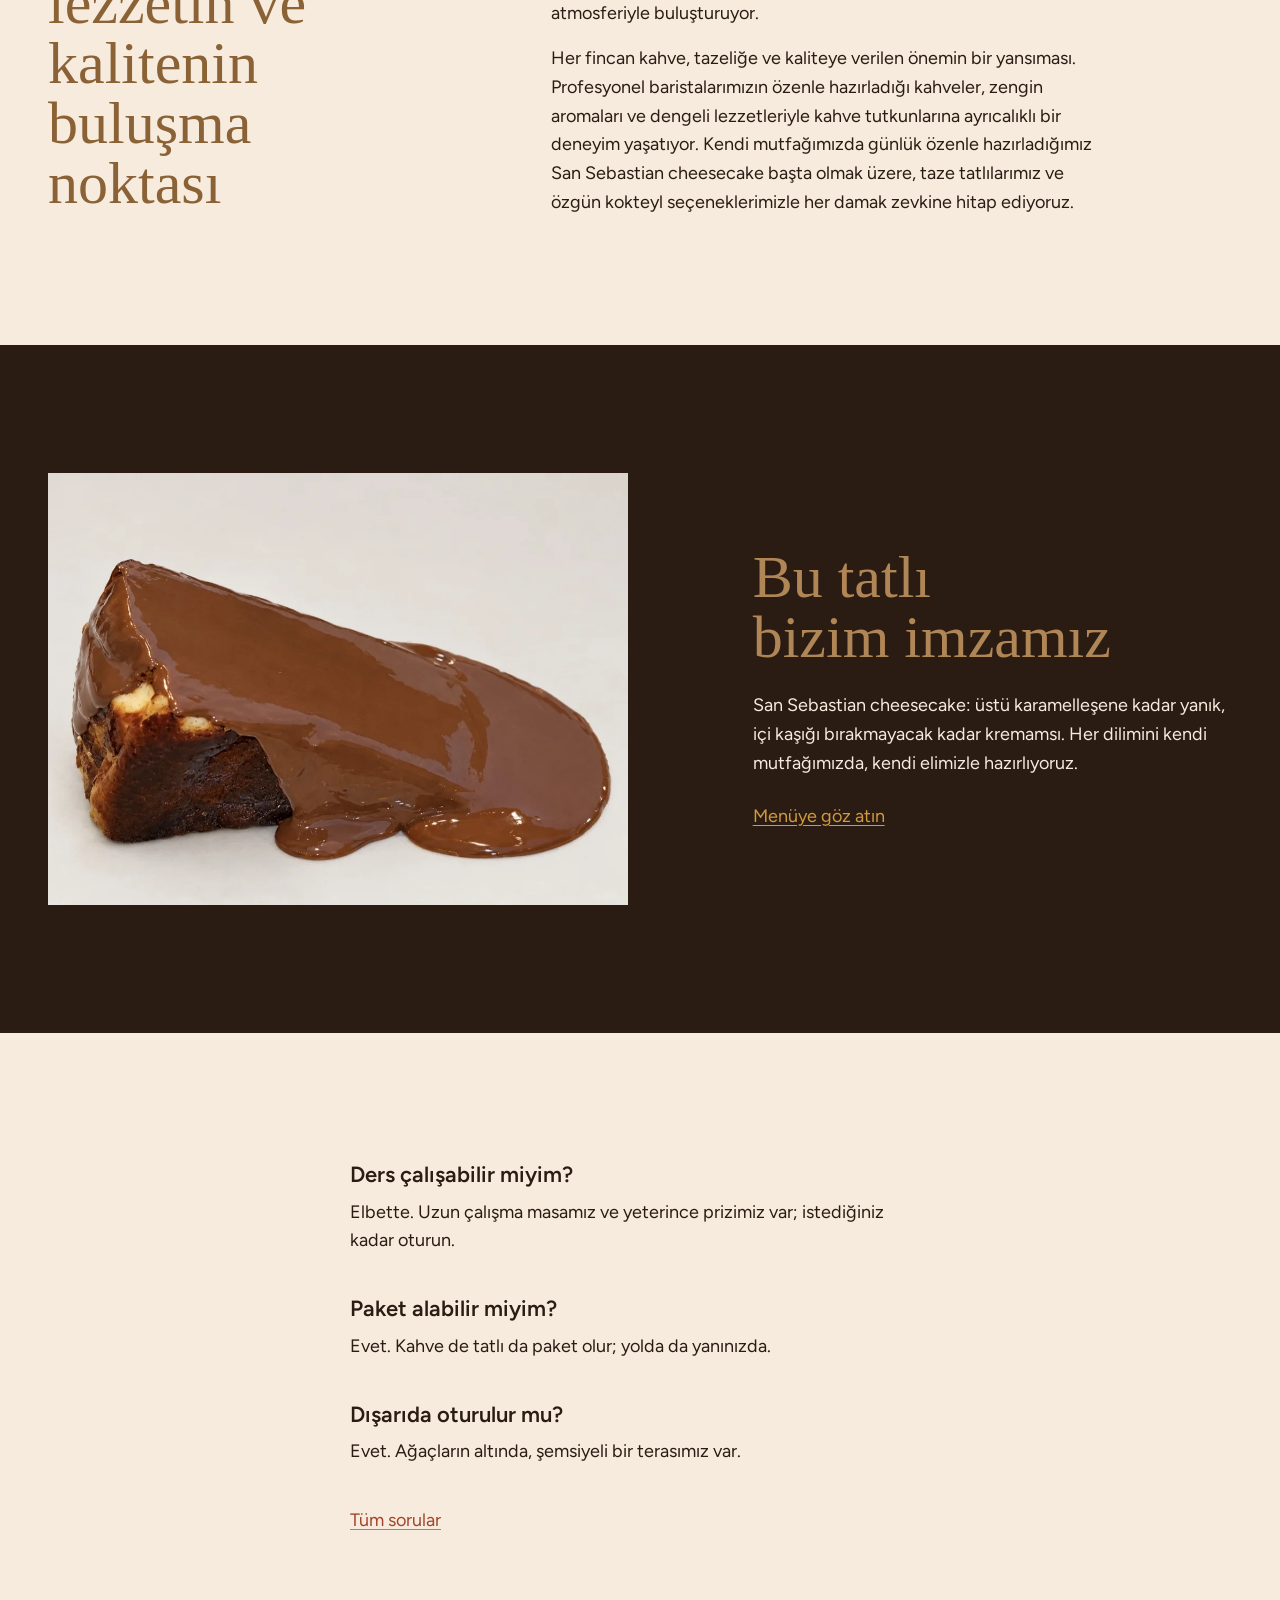
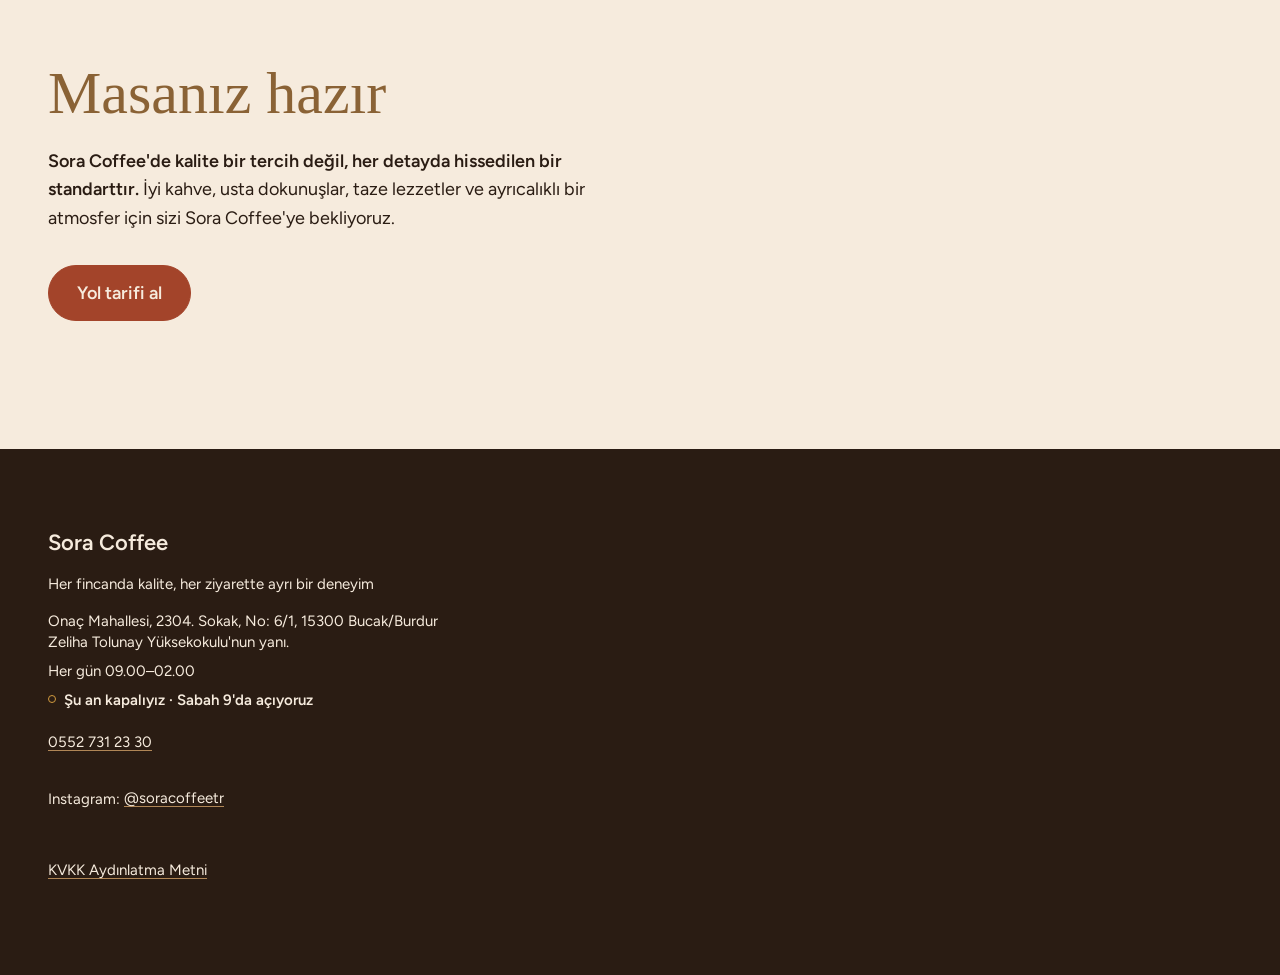
==== commit f7556d49: "Saat bilgisini yalnızca alt bilgi ve İletişim'deki Saatler bölümünde bırak Kaldırılanlar: mobil menü" ====
--- a/index.html
+++ b/index.html
@@ -5,7 +5,7 @@
   <script>document.documentElement.classList.add('js')</script>
   <meta name="viewport" content="width=device-width, initial-scale=1, viewport-fit=cover">
   <title>Sora Coffee Bucak | Kahvenin, Lezzetin ve Kalitenin Buluşma Noktası</title>
-  <meta name="description" content="Mehmet Akif Ersoy Üniversitesi Zeliha Tolunay Yüksekokulu'nun hemen yanında Sora Coffee: profesyonel barista dokunuşları, özgün lezzetler ve modern atmosfer. Her gün 09.00–02.00. Tel: 0552 731 23 30.">
+  <meta name="description" content="Mehmet Akif Ersoy Üniversitesi Zeliha Tolunay Yüksekokulu'nun hemen yanında Sora Coffee: profesyonel barista dokunuşları, özgün lezzetler ve modern atmosfer. Tel: 0552 731 23 30.">
   <link rel="icon" href="favicon-32.png" sizes="32x32" type="image/png">
   <link rel="apple-touch-icon" href="apple-touch-icon.png">
   <link rel="preload" href="fonts/figtree-latin.woff2" as="font" type="font/woff2" crossorigin>
@@ -87,7 +87,6 @@
       </ul>
       <div class="nav-alt">
         <p>Gökyüzüne bir kahve kadar yakın</p>
-        <p class="durum" data-durum>Her gün 09.00–02.00</p>
         <p>Onaç Mahallesi, 2304. Sokak, No: 6/1, 15300 Bucak/Burdur</p>
       </div>
     </nav>
@@ -98,7 +97,7 @@
     <section class="hero" aria-labelledby="hero-baslik">
       <div class="hero-metin">
         <h1 id="hero-baslik"><span class="h1-ilk">Her fincanda kalite</span><br> <span class="h1-ikinci">her ziyarette ayrı bir deneyim</span></h1>
-        <p class="hero-alt">Bucak'ta, Zeliha Tolunay Yüksekokulu'nun hemen yanındayız. Her gün sabah 9'dan gece 2'ye kadar kapımız açık.</p>
+        <p class="hero-alt">Bucak'ta, Zeliha Tolunay Yüksekokulu'nun hemen yanındayız.</p>
         <p class="butonlar">
           <a class="buton buton-birincil" href="https://www.google.com/maps/dir/?api=1&amp;destination=Sora+Coffee%2C+Ona%C3%A7+Mahallesi+2304.+Sokak+No%3A+6%2F1%2C+15300+Bucak%2FBurdur">Yol tarifi al</a>
           <a class="buton buton-ikincil" href="tel:+905527312330">Ara: 0552 731 23 30</a>
@@ -109,8 +108,7 @@
       </figure>
     </section>
 
-    <section class="adres-seridi" aria-label="Adres ve saat">
-      <p class="durum" data-durum>Her gün 09.00–02.00</p>
+    <section class="adres-seridi" aria-label="Adres">
       <p>Onaç Mah. 2304. Sk. No: 6/1, Bucak. Zeliha Tolunay Yüksekokulu'nun yanı.</p>
     </section>
 
@@ -147,8 +145,6 @@
 
     <section class="kisa-sss" aria-label="Sorular">
       <dl class="sss">
-        <dt>Kaça kadar açıksınız?</dt>
-        <dd>Haftanın her günü gece 2'ye kadar. Kapalı olduğumuz bir gün yok.</dd>
         <dt>Ders çalışabilir miyim?</dt>
         <dd>Elbette. Uzun çalışma masamız ve yeterince prizimiz var; istediğiniz kadar oturun.</dd>
         <dt>Paket alabilir miyim?</dt>
--- a/styles.css
+++ b/styles.css
@@ -610,6 +610,16 @@
 /* Giriş animasyonundaki 1,04 ölçek fotoğraf kutusundan taşmasın */
 .hero-foto { overflow: hidden; }
 .hero h1 { position: relative; z-index: 2; }
+/* Başlık renkleri (ana sayfa başlığıyla uyumlu toprak tonları):
+   sayfa başlıkları (h1) terrakota 5,2:1, bölüm başlıkları (h2) koyu karamel 4,6:1.
+   Küçük etiket başlıkları ve KVKK alt başlıkları metin renginde kalır;
+   koyu San Sebastian bandında h2 açık karamel (5,0:1). */
+h1 { color: var(--terrakota); }
+h2 { color: var(--karamel-koyu); }
+h2.etiket,
+.metin-sayfa h2 { color: var(--espresso); }
+.san-sebastian h2 { color: var(--karamel); }
+
 /* Ana sayfa başlığı iki toprak tonunda: terrakota (5,2:1) ve koyu karamel (4,6:1) */
 .hero h1 .h1-ilk { color: var(--terrakota); }
 .hero h1 .h1-ikinci { color: var(--karamel-koyu); }
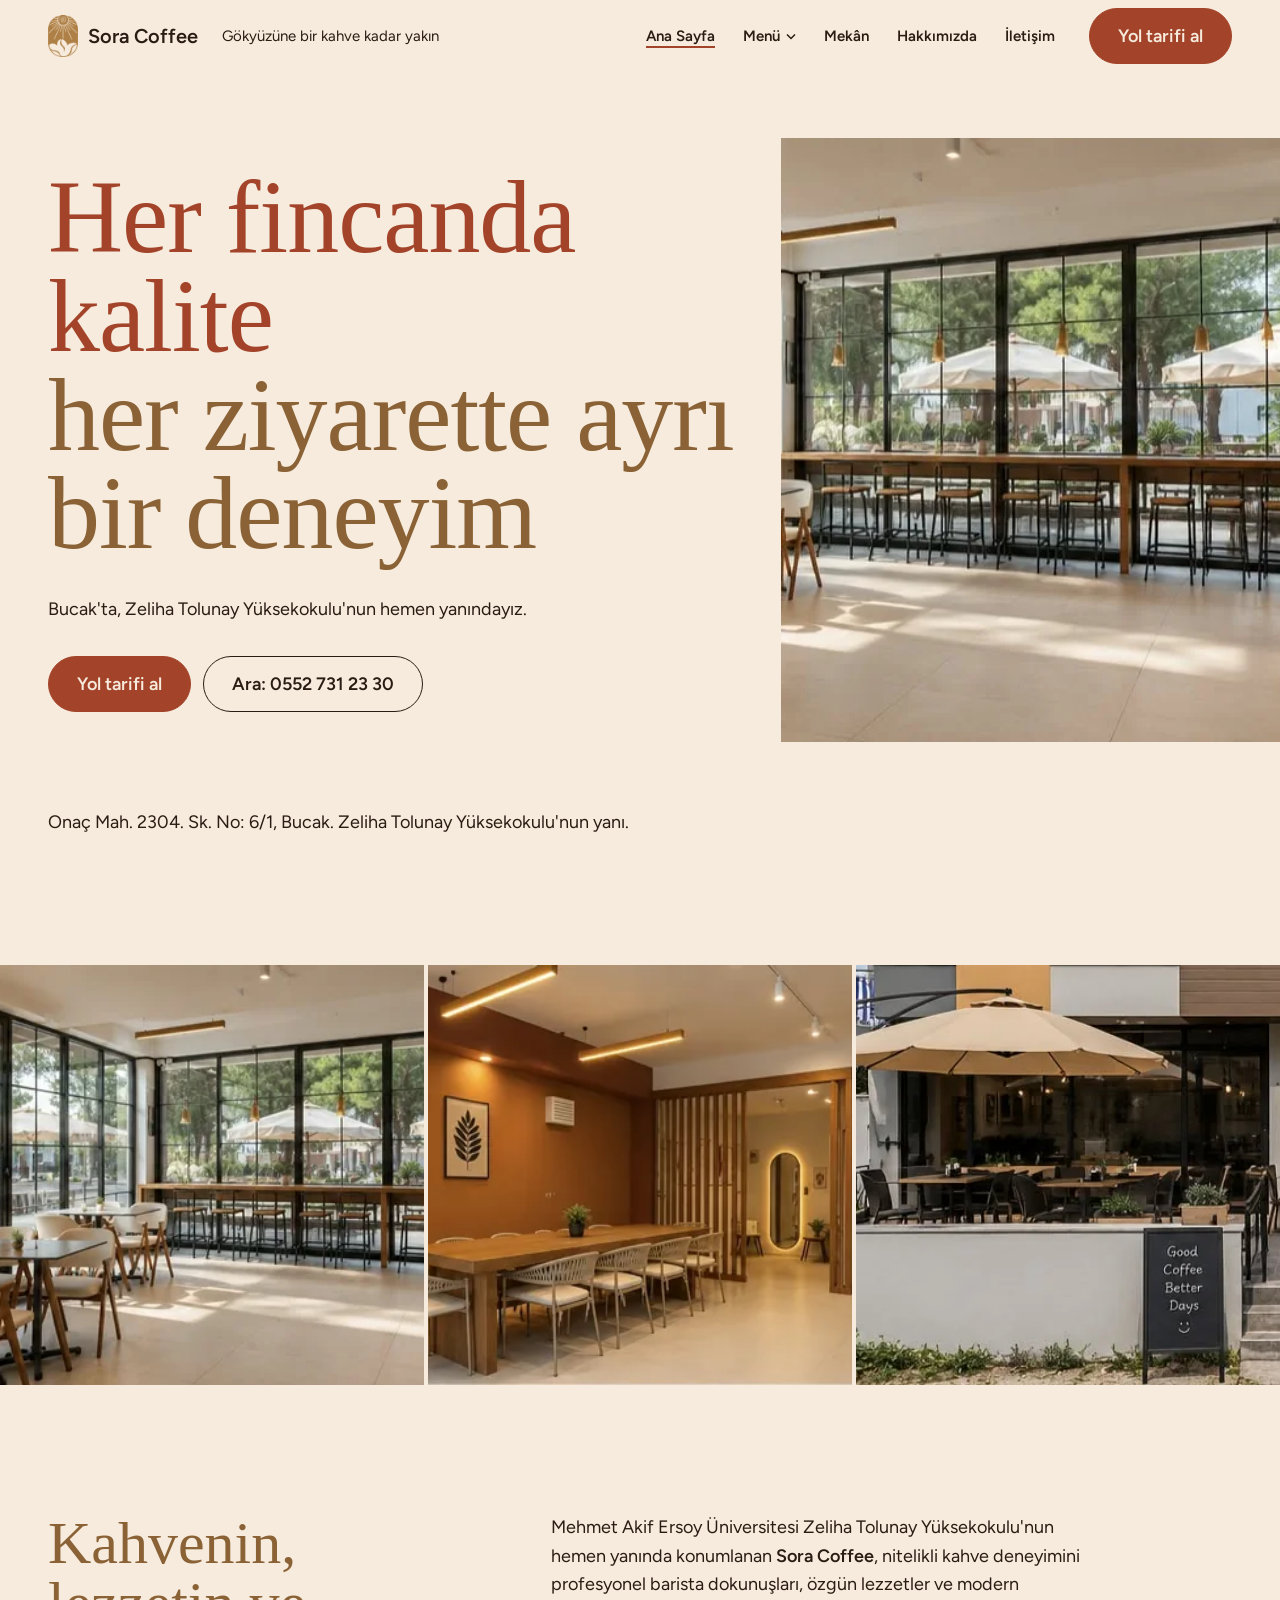
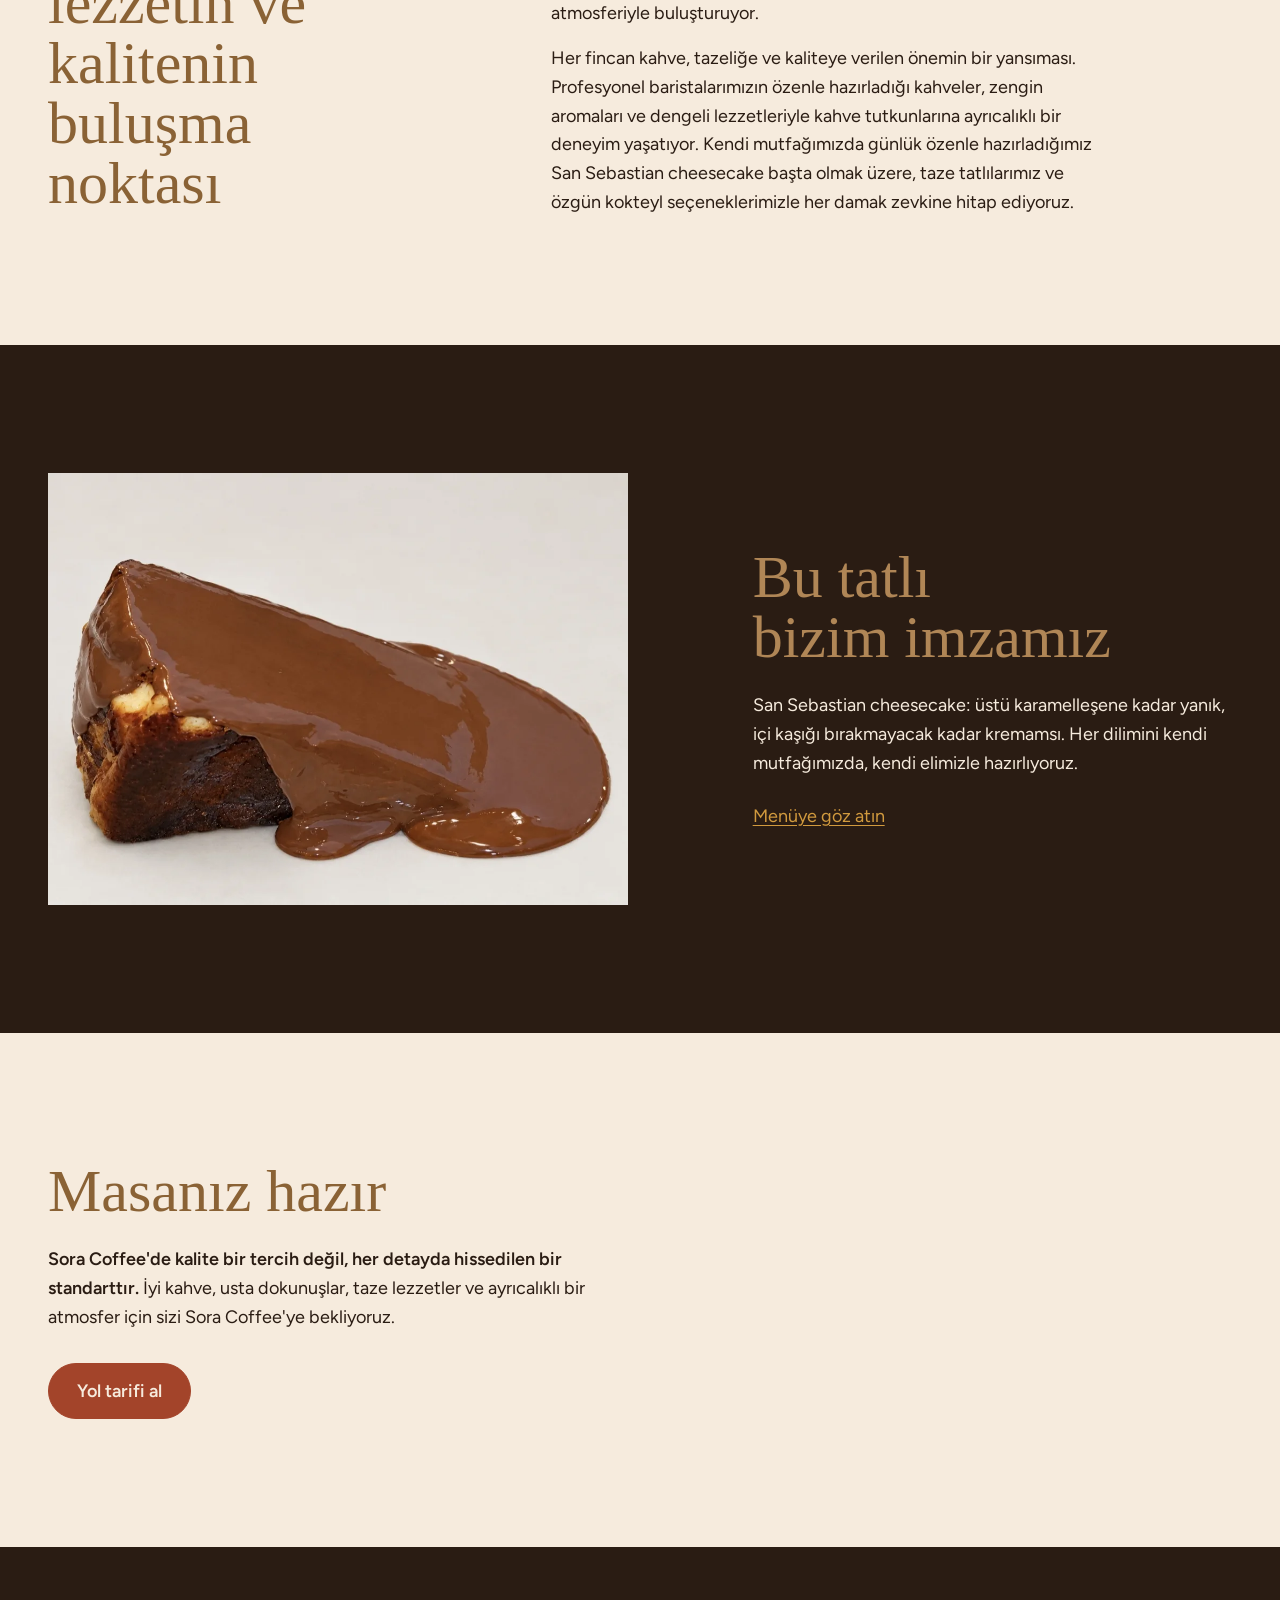
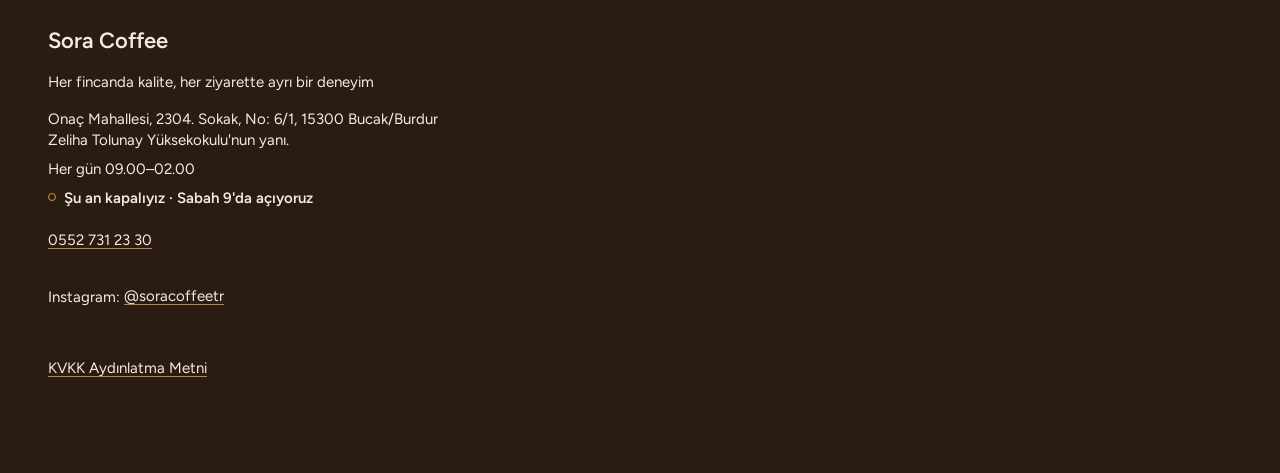
==== commit 8783d2c1: "Soru-cevap bölümünü ve Tüm Sorular sayfasını kaldır Ana sayfadaki kısa SSS bölümü ve sss.html silind" ====
--- a/index.html
+++ b/index.html
@@ -143,18 +143,6 @@
       </div>
     </section>
 
-    <section class="kisa-sss" aria-label="Sorular">
-      <dl class="sss">
-        <dt>Ders çalışabilir miyim?</dt>
-        <dd>Elbette. Uzun çalışma masamız ve yeterince prizimiz var; istediğiniz kadar oturun.</dd>
-        <dt>Paket alabilir miyim?</dt>
-        <dd>Evet. Kahve de tatlı da paket olur; yolda da yanınızda.</dd>
-        <dt>Dışarıda oturulur mu?</dt>
-        <dd>Evet. Ağaçların altında, şemsiyeli bir terasımız var.</dd>
-      </dl>
-      <p><a href="sss.html">Tüm sorular</a></p>
-    </section>
-
     <section class="cagri" aria-labelledby="cagri-baslik">
       <h2 id="cagri-baslik">Masanız hazır</h2>
       <p><strong>Sora Coffee'de kalite bir tercih değil, her detayda hissedilen bir standarttır.</strong> İyi kahve, usta dokunuşlar, taze lezzetler ve ayrıcalıklı bir atmosfer için sizi Sora Coffee'ye bekliyoruz.</p>
--- a/styles.css
+++ b/styles.css
@@ -440,21 +440,6 @@
 .san-sebastian h2 + p { margin-top: 24px; }
 .san-sebastian p + p { margin-top: 24px; }
 
-/* SSS */
-.sss dt {
-  font-size: var(--h3);
-  line-height: var(--h3-satir);
-  font-weight: 600;
-}
-.sss dt:not(:first-child) { margin-top: 40px; }
-.sss dd { margin-top: 8px; }
-.kisa-sss {
-  display: grid;
-  grid-template-columns: repeat(12, minmax(0, 1fr));
-  column-gap: var(--sutun-ara);
-}
-.kisa-sss > * { grid-column: 4 / -1; }
-.kisa-sss > p { margin-top: 40px; }
 
 /* Çağrı */
 .cagri p { margin-top: 24px; }
@@ -564,14 +549,6 @@
 }
 .bant p + p { margin-top: 24px; }
 
-/* ---------- SSS sayfası ---------- */
-.sss-sayfa {
-  display: grid;
-  grid-template-columns: repeat(12, minmax(0, 1fr));
-  column-gap: var(--sutun-ara);
-}
-.sss-sayfa h1 { grid-column: 1 / -1; }
-.sss-sayfa .sss { grid-column: 4 / -1; margin-top: 64px; }
 
 /* ==========================================================
    7. Alt bilgi
@@ -812,8 +789,6 @@
   .neden-metin { grid-column: 1 / -1; margin-top: 32px; }
   .san-sebastian > figure { grid-column: 1 / span 6; }
   .san-sebastian > div { grid-column: 7 / -1; }
-  .kisa-sss > * { grid-column: 2 / -1; }
-  .sss-sayfa .sss { grid-column: 2 / -1; }
   .bilgi > * { grid-column: 1 / -1; }
   .bilgi .harita {
     grid-column: 1 / -1;
@@ -877,8 +852,6 @@
   .san-sebastian,
   .hakkimizda,
   .iletisim-giris,
-  .kisa-sss,
-  .sss-sayfa,
   .alt { display: block; }
 
   /* Hero: foto tam genişlik, başlık ve metnin altında */
@@ -919,8 +892,6 @@
 
   .san-sebastian > div { padding-bottom: 0; margin-top: 32px; }
 
-  .kisa-sss > p { margin-top: 32px; }
-  .sss dt:not(:first-child) { margin-top: 32px; }
 
   /* Menü */
   .kalem {
@@ -948,7 +919,6 @@
   .bilgi .harita { height: 300px; }
   main > .bant { padding-block: 64px; }
 
-  .sss-sayfa .sss { margin-top: 40px; }
 
   /* Alt bilgi */
   .alt { padding-block: 56px; }
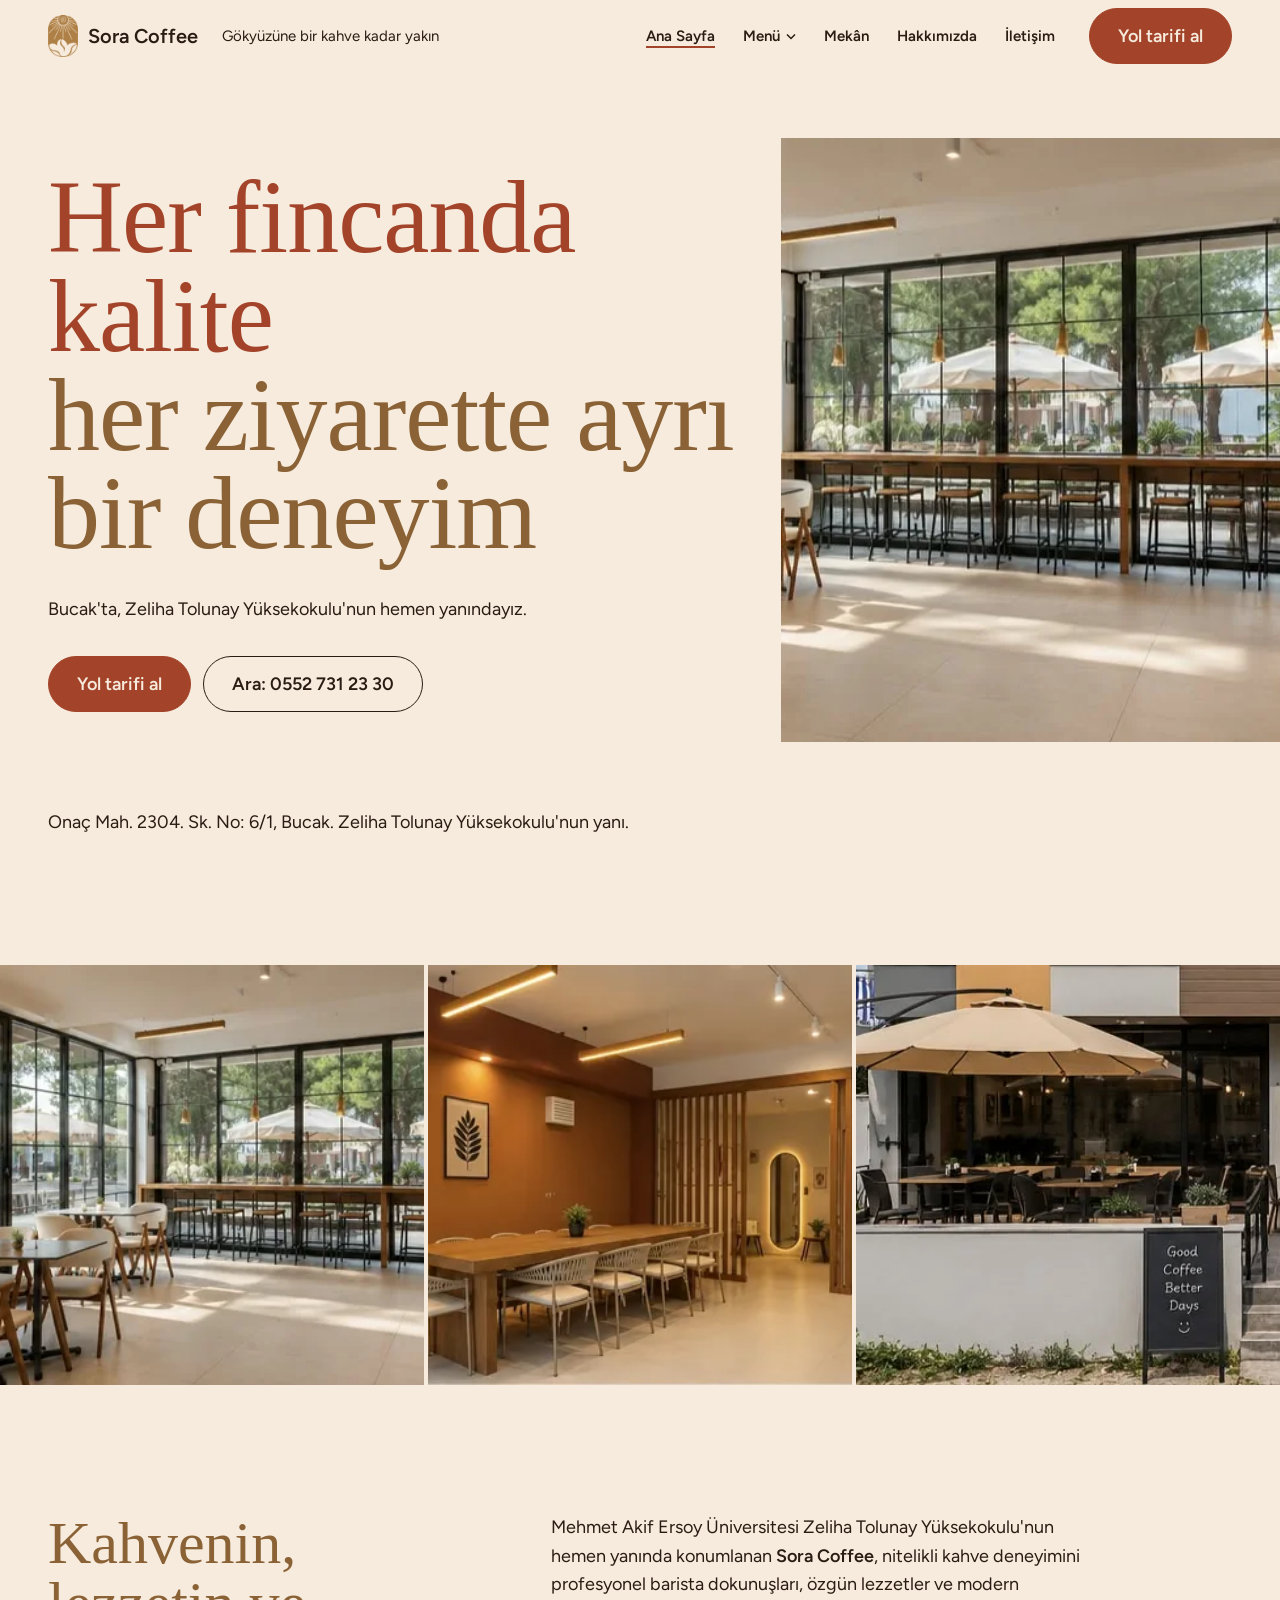
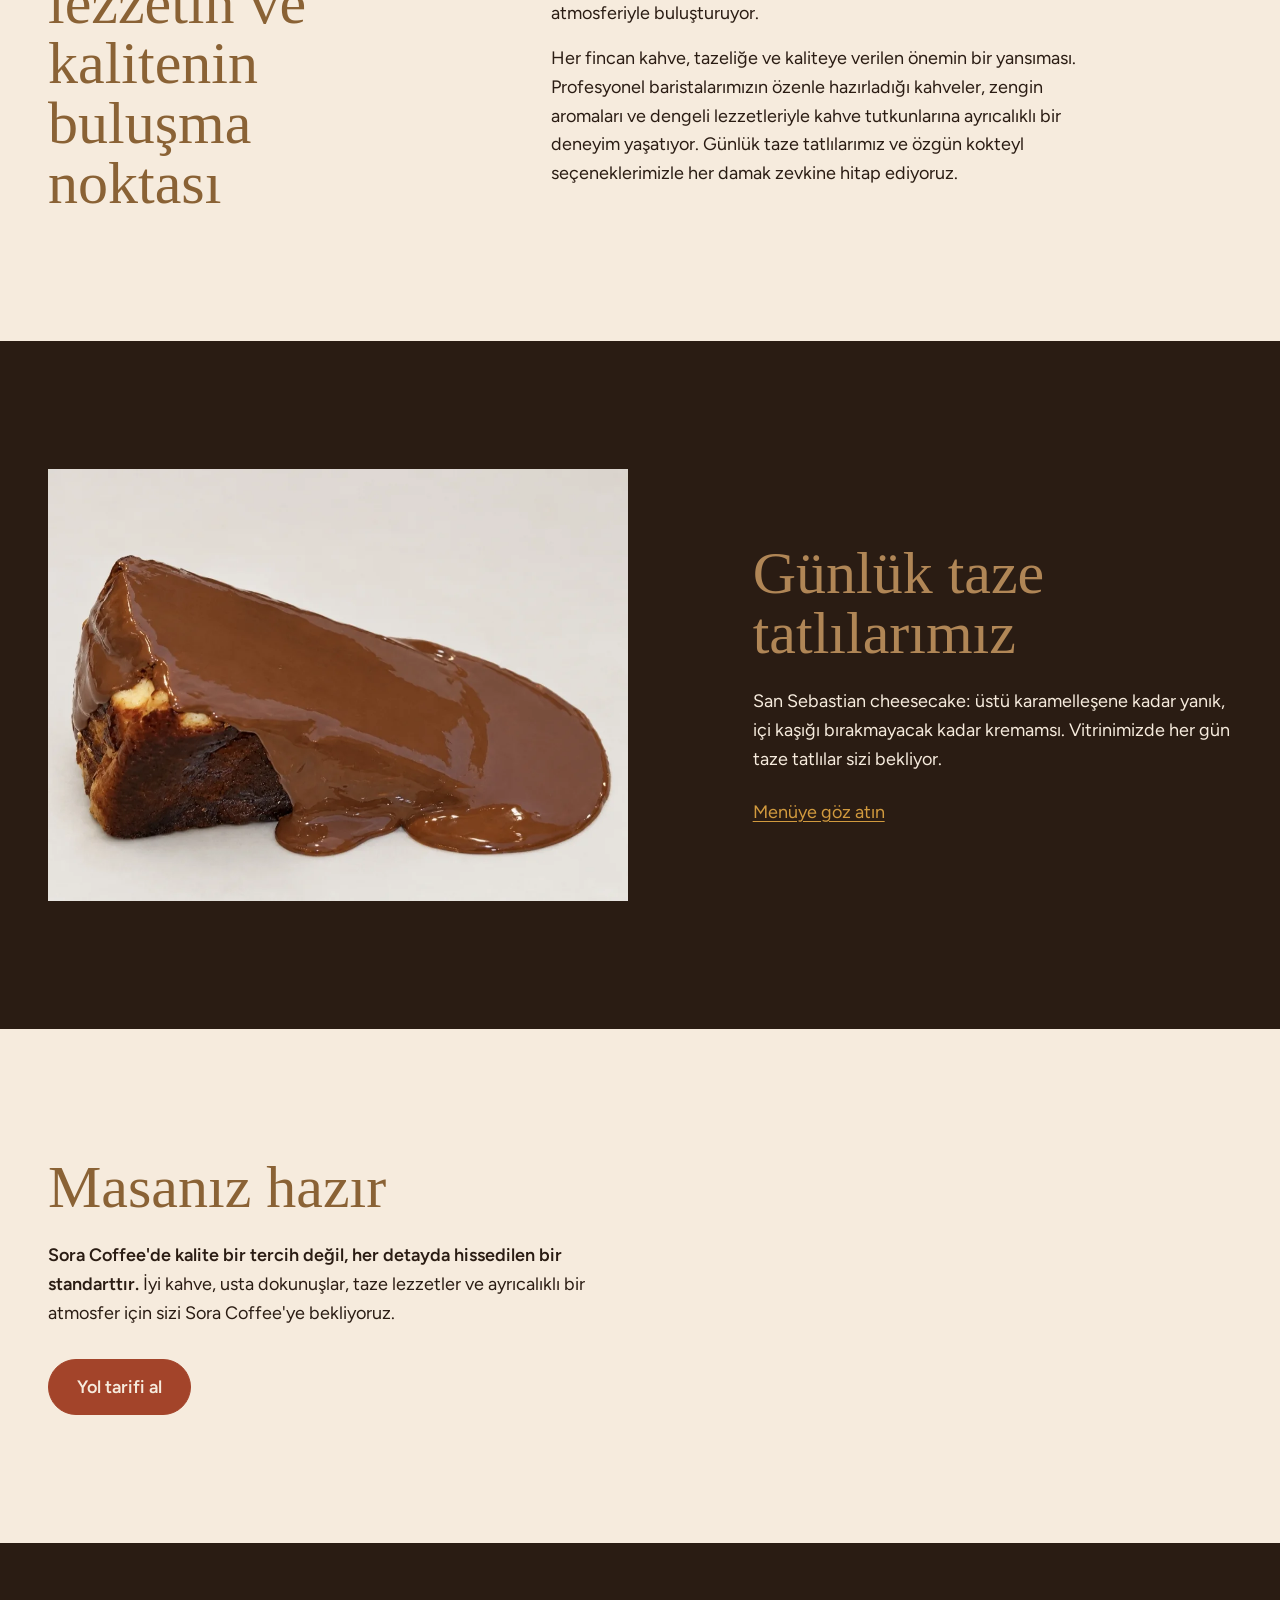
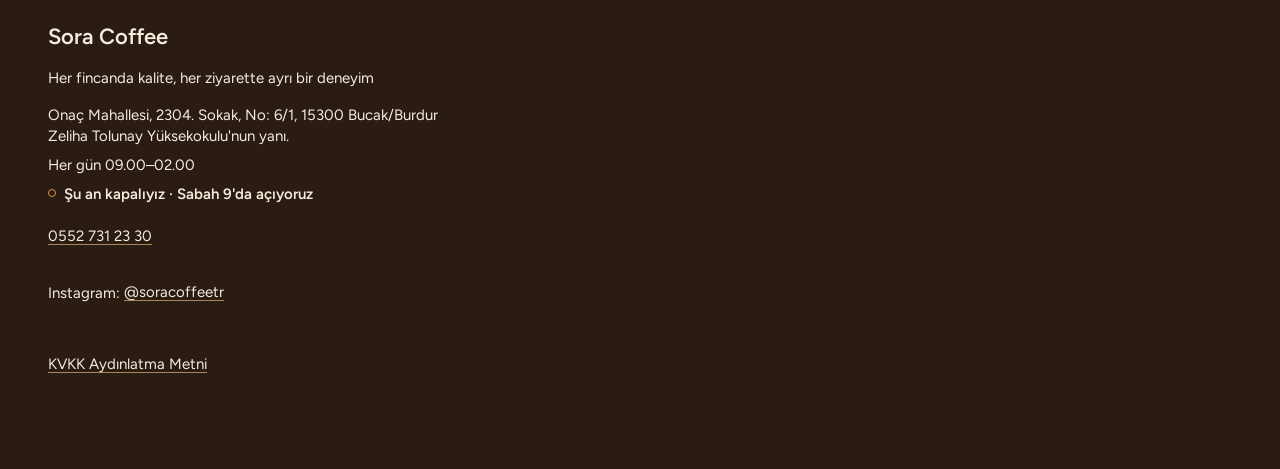
==== commit 60dcbad3: "Metin ve menü düzenlemeleri - Mekân başlığı: "Yoğunluk arasında bir kahve" - Hakkımızda: ikinci para" ====
--- a/index.html
+++ b/index.html
@@ -128,7 +128,7 @@
       <h2 id="neden-baslik">Kahvenin, lezzetin ve kalitenin buluşma noktası</h2>
       <div class="neden-metin">
         <p>Mehmet Akif Ersoy Üniversitesi Zeliha Tolunay Yüksekokulu'nun hemen yanında konumlanan <strong>Sora Coffee</strong>, nitelikli kahve deneyimini profesyonel barista dokunuşları, özgün lezzetler ve modern atmosferiyle buluşturuyor.</p>
-        <p>Her fincan kahve, tazeliğe ve kaliteye verilen önemin bir yansıması. Profesyonel baristalarımızın özenle hazırladığı kahveler, zengin aromaları ve dengeli lezzetleriyle kahve tutkunlarına ayrıcalıklı bir deneyim yaşatıyor. Kendi mutfağımızda günlük özenle hazırladığımız San Sebastian cheesecake başta olmak üzere, taze tatlılarımız ve özgün kokteyl seçeneklerimizle her damak zevkine hitap ediyoruz.</p>
+        <p>Her fincan kahve, tazeliğe ve kaliteye verilen önemin bir yansıması. Profesyonel baristalarımızın özenle hazırladığı kahveler, zengin aromaları ve dengeli lezzetleriyle kahve tutkunlarına ayrıcalıklı bir deneyim yaşatıyor. Günlük taze tatlılarımız ve özgün kokteyl seçeneklerimizle her damak zevkine hitap ediyoruz.</p>
       </div>
     </section>
 
@@ -137,8 +137,8 @@
         <img src="img/san-sebastian.webp" srcset="img/san-sebastian-480.webp 480w, img/san-sebastian.webp 1083w" sizes="(min-width: 761px) 50vw, 100vw" width="1083" height="807" alt="Sora Coffee'nin San Sebastian cheesecake dilimi; üstü yanık, üzerine dökülmüş çikolata sosuyla." loading="lazy" decoding="async">
       </figure>
       <div>
-        <h2 id="ss-baslik">Bu tatlı bizim imzamız</h2>
-        <p>San Sebastian cheesecake: üstü karamelleşene kadar yanık, içi kaşığı bırakmayacak kadar kremamsı. Her dilimini kendi mutfağımızda, kendi elimizle hazırlıyoruz.</p>
+        <h2 id="ss-baslik">Günlük taze tatlılarımız</h2>
+        <p>San Sebastian cheesecake: üstü karamelleşene kadar yanık, içi kaşığı bırakmayacak kadar kremamsı. Vitrinimizde her gün taze tatlılar sizi bekliyor.</p>
         <p><a href="menu.html#tatlilar">Menüye göz atın</a></p>
       </div>
     </section>
--- a/styles.css
+++ b/styles.css
@@ -1080,3 +1080,5 @@
 }
 .san-sebastian a { color: var(--hardal); text-decoration-color: var(--hardal); }
 .san-sebastian a:hover { color: var(--krem); text-decoration-color: var(--krem); }
+/* Ara başlığı gizlenmiş ardışık tablolar arasında daha dar boşluk */
+.fiyat-listesi + .fiyat-listesi:has(> caption.gorunmez) { margin-top: 32px; }
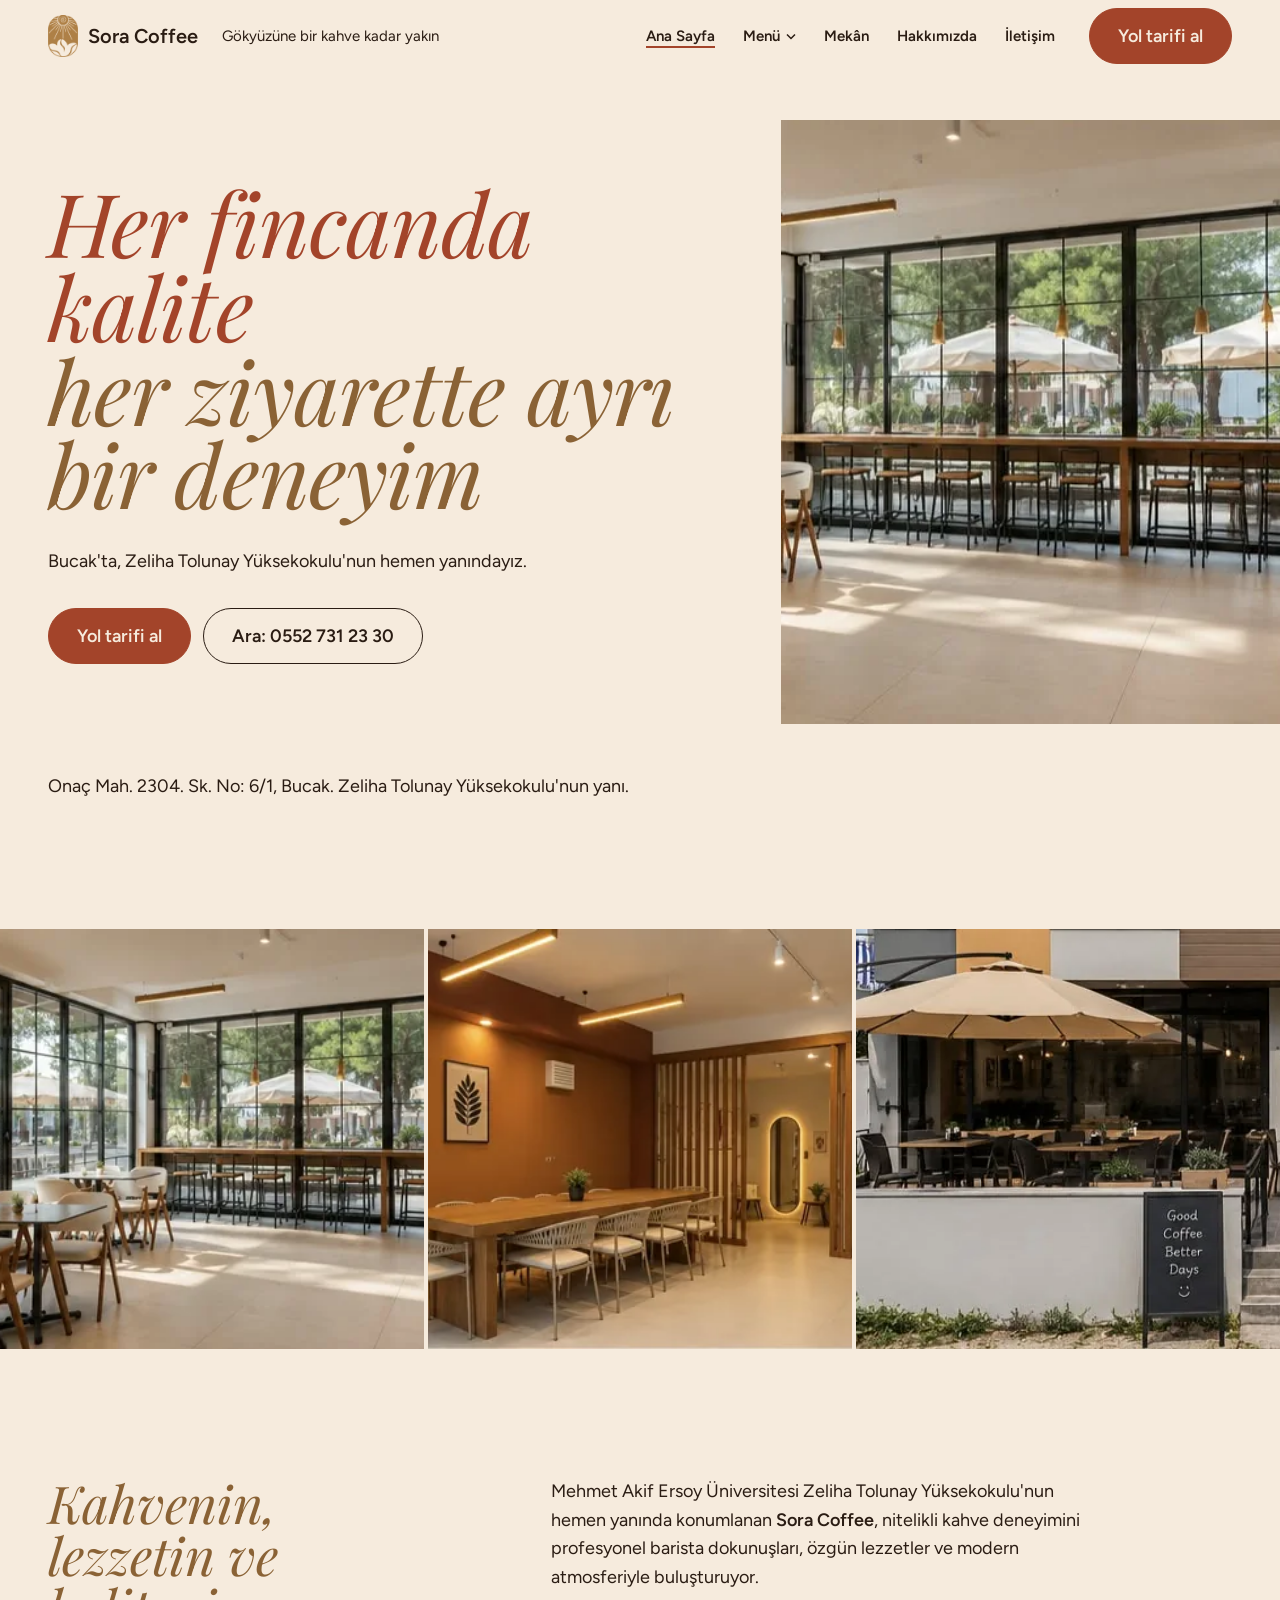
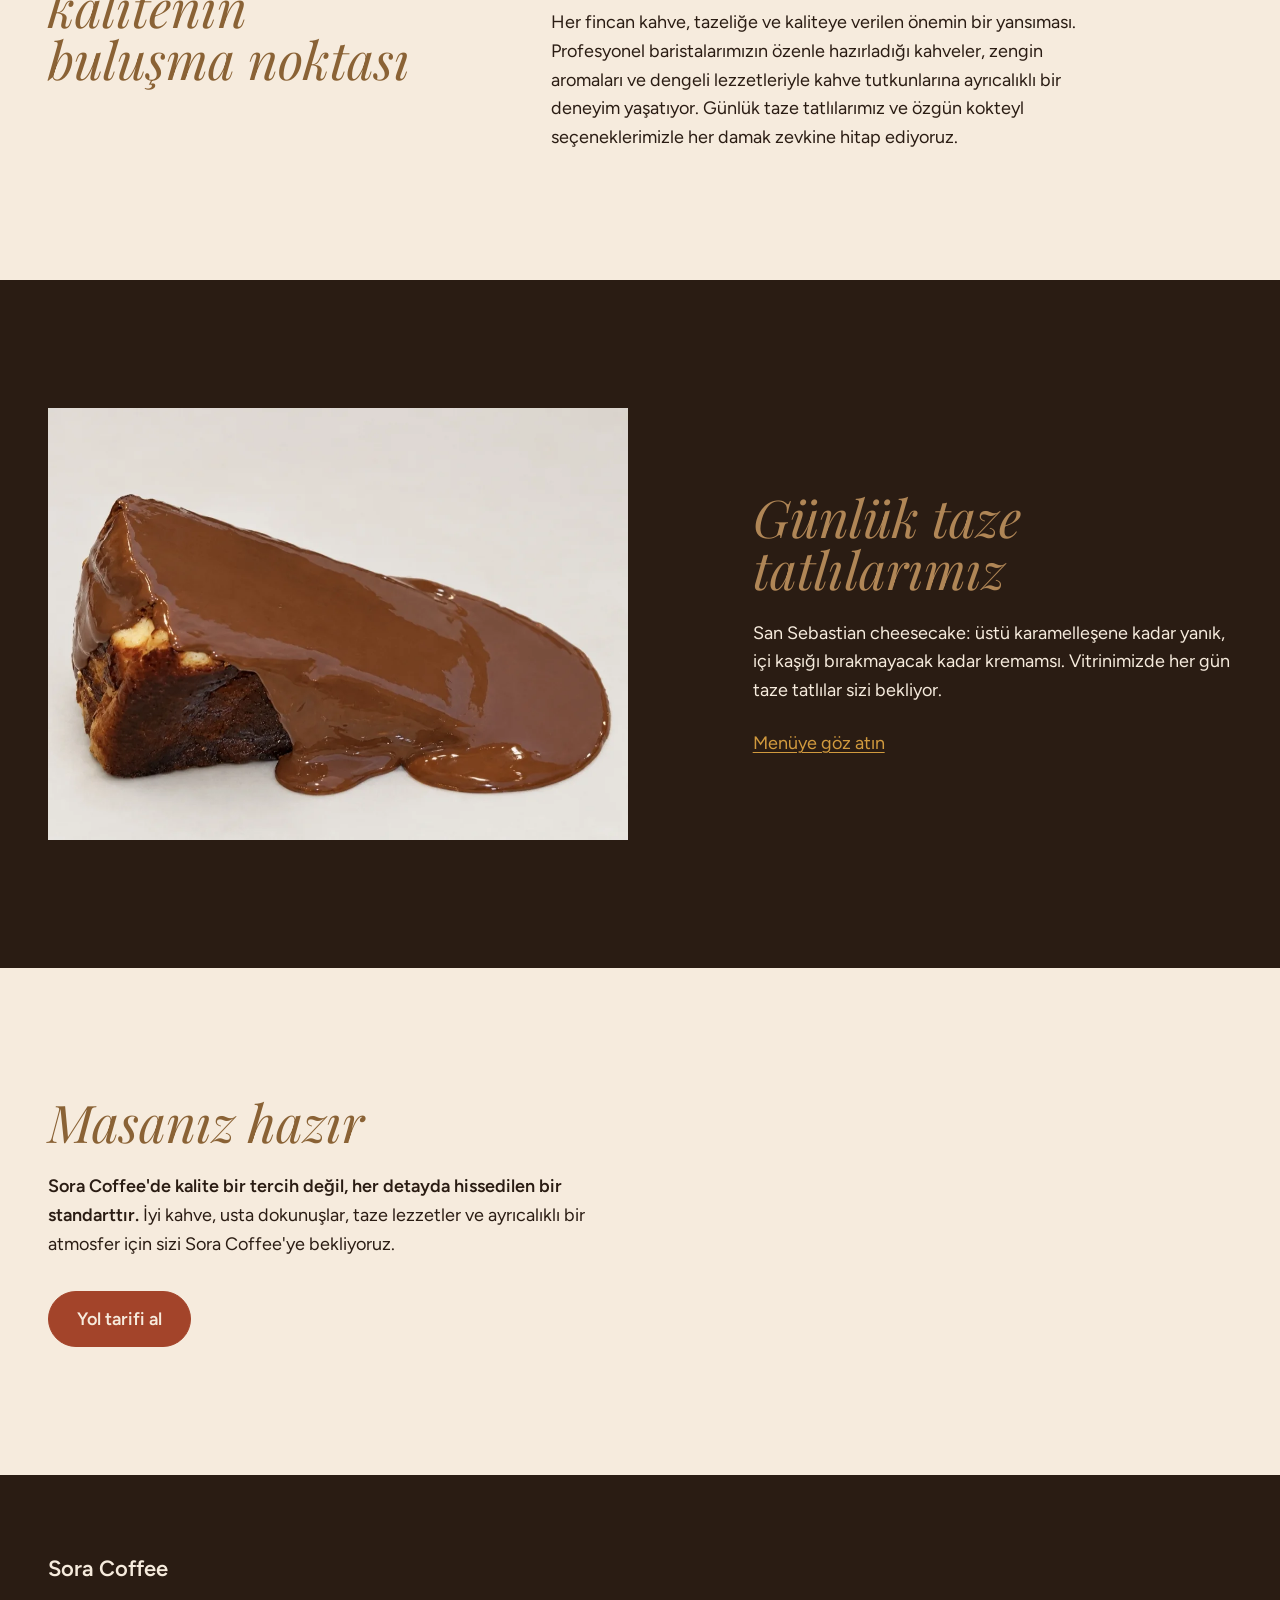
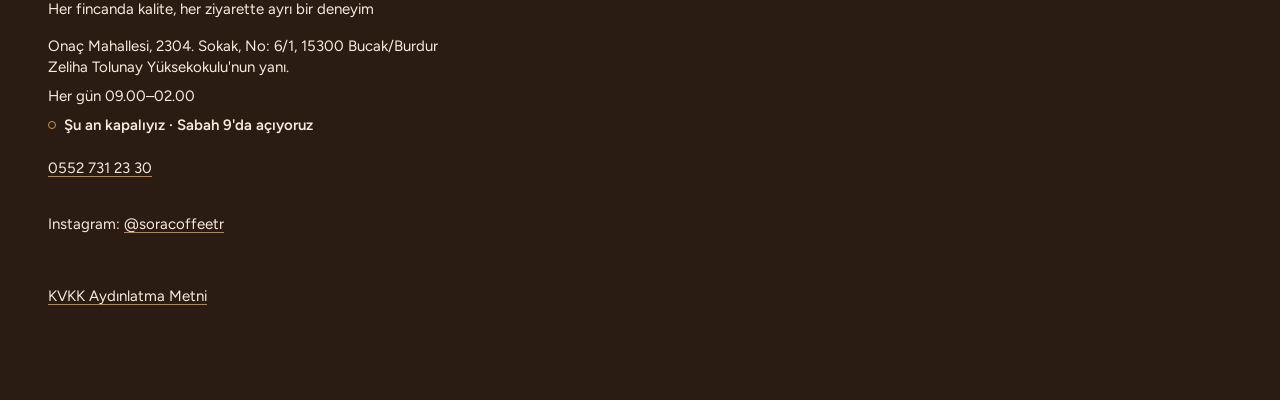
==== commit 398ffed0: "Başlık fontu: Playfair Display Italic Sahibin seçimi. Yerel woff2 (latin + latin-ext, Türkçe karakte" ====
--- a/index.html
+++ b/index.html
@@ -9,7 +9,7 @@
   <link rel="icon" href="favicon-32.png" sizes="32x32" type="image/png">
   <link rel="apple-touch-icon" href="apple-touch-icon.png">
   <link rel="preload" href="fonts/figtree-latin.woff2" as="font" type="font/woff2" crossorigin>
-  <link rel="preload" href="fonts/instrument-serif-latin.woff2" as="font" type="font/woff2" crossorigin>
+  <link rel="preload" href="fonts/playfair-display-italic-latin.woff2" as="font" type="font/woff2" crossorigin>
   <link rel="stylesheet" href="styles.css">
   <script type="application/ld+json">
   {
--- a/styles.css
+++ b/styles.css
@@ -17,15 +17,15 @@
   --golge: 0 8px 24px rgba(42, 28, 19, 0.12); /* yalnızca açılır menü */
 
   /* Karakterler (DESIGN.md › TİPOGRAFİ) */
-  --font-display: "Instrument Serif", "Iowan Old Style", Georgia, serif;
+  --font-display: "Playfair Display", "Iowan Old Style", Georgia, serif;
   --font-metin: Figtree, system-ui, -apple-system, "Segoe UI", sans-serif;
 
   /* Punto ölçeği — telefon (390px) ile masaüstü (1200px) arası doğrusal:
      390px'te DESIGN.md'nin telefon değeri, 1200px ve üstünde masaüstü değeri. */
-  --h1: clamp(68px, 68px + 36 * (100vw - 390px) / 810, 104px);
+  --h1: clamp(52px, 52px + 36 * (100vw - 390px) / 810, 88px);   /* Playfair geniş: biraz küçük */
   --h1-satir: 0.95;
   --h1-aralik: -0.01em;
-  --h2: clamp(38px, 38px + 22 * (100vw - 390px) / 810, 60px);
+  --h2: clamp(34px, 34px + 18 * (100vw - 390px) / 810, 52px);
   --h2-satir: 1;
   --h3: clamp(20px, 20px + 2 * (100vw - 390px) / 810, 22px);
   --h3-satir: 1.3;
@@ -85,36 +85,21 @@
   src: url(fonts/figtree-latin-ext.woff2) format("woff2");
   unicode-range: U+0100-02BA, U+02BD-02C5, U+02C7-02CC, U+02CE-02D7, U+02DD-02FF, U+0304, U+0308, U+0329, U+1D00-1DBF, U+1E00-1E9F, U+1EF2-1EFF, U+2020, U+20A0-20AB, U+20AD-20C4, U+2113, U+2C60-2C7F, U+A720-A7FF;
 }
+
 @font-face {
-  font-family: "Instrument Serif";
-  font-style: normal;
-  font-weight: 400;
-  font-display: swap;
-  src: url(fonts/instrument-serif-latin.woff2) format("woff2");
-  unicode-range: U+0000-00FF, U+0131, U+0152-0153, U+02BB-02BC, U+02C6, U+02DA, U+02DC, U+0304, U+0308, U+0329, U+2000-206F, U+20AC, U+2122, U+2191, U+2193, U+2212, U+2215, U+FEFF, U+FFFD;
-}
-@font-face {
-  font-family: "Instrument Serif";
-  font-style: normal;
-  font-weight: 400;
-  font-display: swap;
-  src: url(fonts/instrument-serif-latin-ext.woff2) format("woff2");
-  unicode-range: U+0100-02BA, U+02BD-02C5, U+02C7-02CC, U+02CE-02D7, U+02DD-02FF, U+0304, U+0308, U+0329, U+1D00-1DBF, U+1E00-1E9F, U+1EF2-1EFF, U+2020, U+20A0-20AB, U+20AD-20C4, U+2113, U+2C60-2C7F, U+A720-A7FF;
-}
-@font-face {
-  font-family: "Instrument Serif";
+  font-family: "Playfair Display";
   font-style: italic;
   font-weight: 400;
   font-display: swap;
-  src: url(fonts/instrument-serif-italic-latin.woff2) format("woff2");
+  src: url(fonts/playfair-display-italic-latin.woff2) format("woff2");
   unicode-range: U+0000-00FF, U+0131, U+0152-0153, U+02BB-02BC, U+02C6, U+02DA, U+02DC, U+0304, U+0308, U+0329, U+2000-206F, U+20AC, U+2122, U+2191, U+2193, U+2212, U+2215, U+FEFF, U+FFFD;
 }
 @font-face {
-  font-family: "Instrument Serif";
+  font-family: "Playfair Display";
   font-style: italic;
   font-weight: 400;
   font-display: swap;
-  src: url(fonts/instrument-serif-italic-latin-ext.woff2) format("woff2");
+  src: url(fonts/playfair-display-italic-latin-ext.woff2) format("woff2");
   unicode-range: U+0100-02BA, U+02BD-02C5, U+02C7-02CC, U+02CE-02D7, U+02DD-02FF, U+0304, U+0308, U+0329, U+1D00-1DBF, U+1E00-1E9F, U+1EF2-1EFF, U+2020, U+20A0-20AB, U+20AD-20C4, U+2113, U+2C60-2C7F, U+A720-A7FF;
 }
 
@@ -159,6 +144,7 @@
 h1, h2 {
   font-family: var(--font-display);
   font-weight: 400;
+  font-style: italic;
   text-wrap: balance;
 }
 h1 {
@@ -594,7 +580,7 @@
 h1 { color: var(--terrakota); }
 h2 { color: var(--karamel-koyu); }
 h2.etiket,
-.metin-sayfa h2 { color: var(--espresso); }
+.metin-sayfa h2 { color: var(--espresso); font-style: normal; }
 .san-sebastian h2 { color: var(--karamel); }
 
 /* Ana sayfa başlığı iki toprak tonunda: terrakota (5,2:1) ve koyu karamel (4,6:1) */
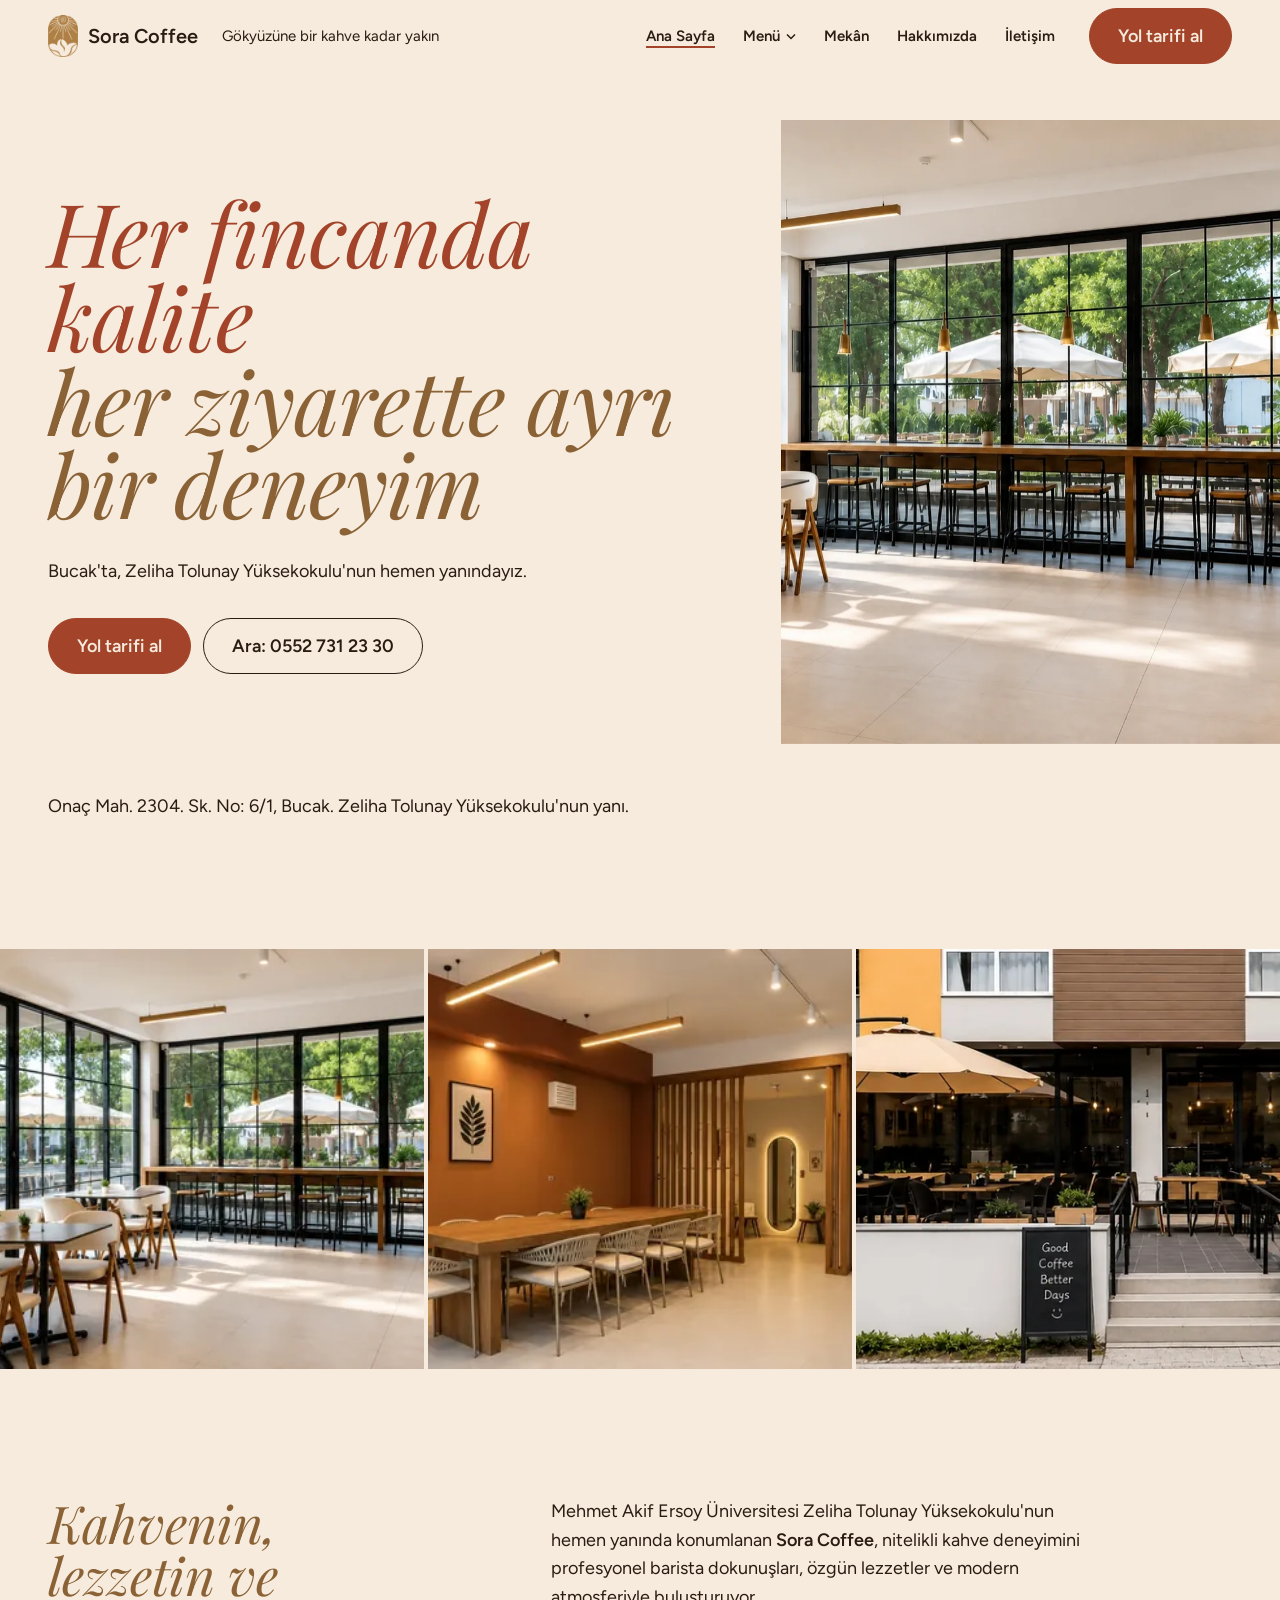
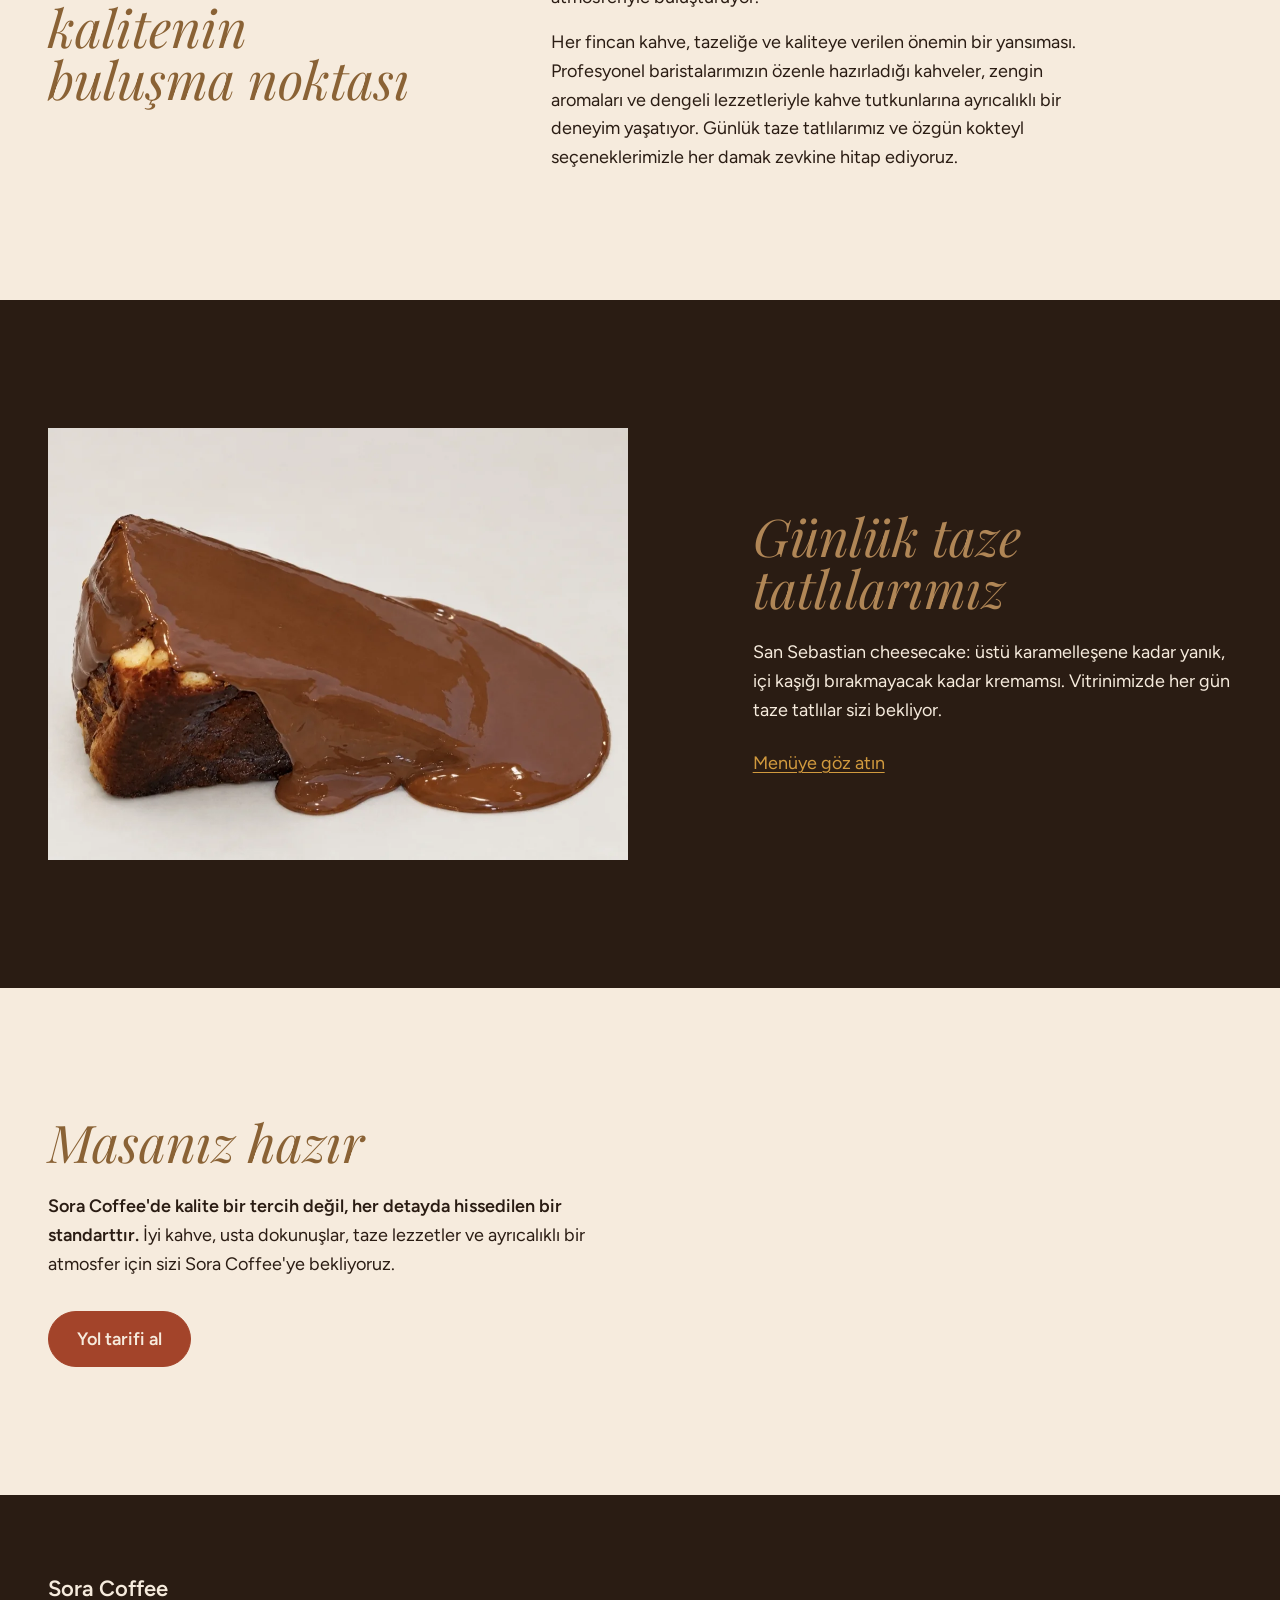
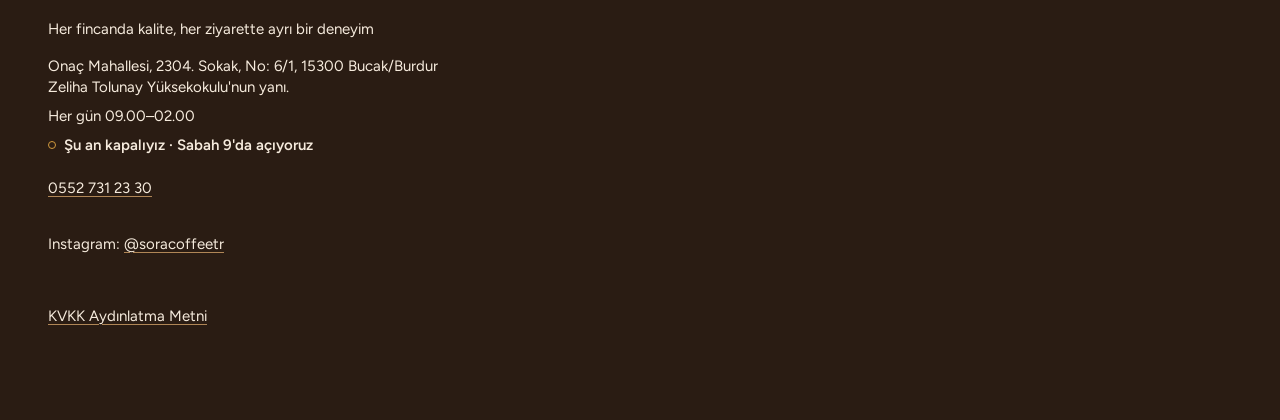
==== commit e6ea03ad: "Mekân fotoğraflarını kalitesi artırılmış sürümlerle değiştir Sahibin gönderdiği 1500-2000px görselle" ====
--- a/index.html
+++ b/index.html
@@ -104,7 +104,7 @@
         </p>
       </div>
       <figure class="hero-foto">
-        <img src="img/hero-cam-kenari-bar.webp" width="410" height="496" alt="Cam kenarındaki uzun bar ve tabureler; camın ardında şemsiyeli teras ve ağaçlar." fetchpriority="high">
+        <img src="img/hero-cam-kenari-bar.webp" srcset="img/hero-cam-kenari-bar-480.webp 480w, img/hero-cam-kenari-bar.webp 825w" sizes="(min-width: 761px) 42vw, 100vw" width="825" height="1031" alt="Cam kenarındaki uzun bar ve tabureler; camın ardında şemsiyeli teras ve ağaçlar." fetchpriority="high">
       </figure>
     </section>
 
@@ -114,13 +114,13 @@
 
     <section class="mekan-seridi" aria-label="Mekandan" tabindex="0">
       <figure>
-        <img src="img/mekan-cam-kenari-bar.webp" srcset="img/mekan-cam-kenari-bar-480.webp 480w, img/mekan-cam-kenari-bar.webp 742w" sizes="(min-width: 761px) 33vw, 78vw" width="742" height="496" alt="Büyük camların önünde bar tabureleri ve masalar; dışarıda şemsiyeler ve ağaçlar." loading="lazy" decoding="async">
+        <img src="img/mekan-cam-kenari-bar.webp" srcset="img/mekan-cam-kenari-bar-480.webp 480w, img/mekan-cam-kenari-bar-800.webp 800w, img/mekan-cam-kenari-bar.webp 1400w" sizes="(min-width: 761px) 33vw, 78vw" width="1400" height="946" alt="Büyük camların önünde bar tabureleri ve masalar; dışarıda şemsiyeler ve ağaçlar." loading="lazy" decoding="async">
       </figure>
       <figure>
-        <img src="img/mekan-uzun-calisma-masasi.webp" srcset="img/mekan-uzun-calisma-masasi-480.webp 480w, img/mekan-uzun-calisma-masasi.webp 752w" sizes="(min-width: 761px) 33vw, 78vw" width="752" height="501" alt="Hardal duvar önünde uzun ahşap çalışma masası ve sandalyeler." loading="lazy" decoding="async">
+        <img src="img/mekan-uzun-calisma-masasi.webp" srcset="img/mekan-uzun-calisma-masasi-480.webp 480w, img/mekan-uzun-calisma-masasi-800.webp 800w, img/mekan-uzun-calisma-masasi.webp 1400w" sizes="(min-width: 761px) 33vw, 78vw" width="1400" height="943" alt="Hardal duvar önünde uzun ahşap çalışma masası ve sandalyeler." loading="lazy" decoding="async">
       </figure>
       <figure>
-        <img src="img/mekan-teras.webp" width="570" height="372" alt="Şemsiyeli teras, masalar ve girişe çıkan merdiven." loading="lazy" decoding="async">
+        <img src="img/mekan-teras.webp" srcset="img/mekan-teras-480.webp 480w, img/mekan-teras-800.webp 800w, img/mekan-teras.webp 1020w" sizes="(min-width: 761px) 50vw, 100vw" width="1020" height="557" alt="Şemsiyeli teras, masalar ve girişe çıkan merdiven." loading="lazy" decoding="async">
       </figure>
     </section>
 
--- a/styles.css
+++ b/styles.css
@@ -489,7 +489,7 @@
   align-items: start;
 }
 .portre img { width: 100%; }
-.hk-metin { grid-column: 7 / -1; }
+.hk-metin { grid-column: 4 / -1; }  /* portreler şimdilik yok */
 .hk-metin p + p { margin-top: 24px; }
 /* Terrakota imza satırı (Hakkımızda, İletişim saatleri) */
 .hk-metin .hk-imza,
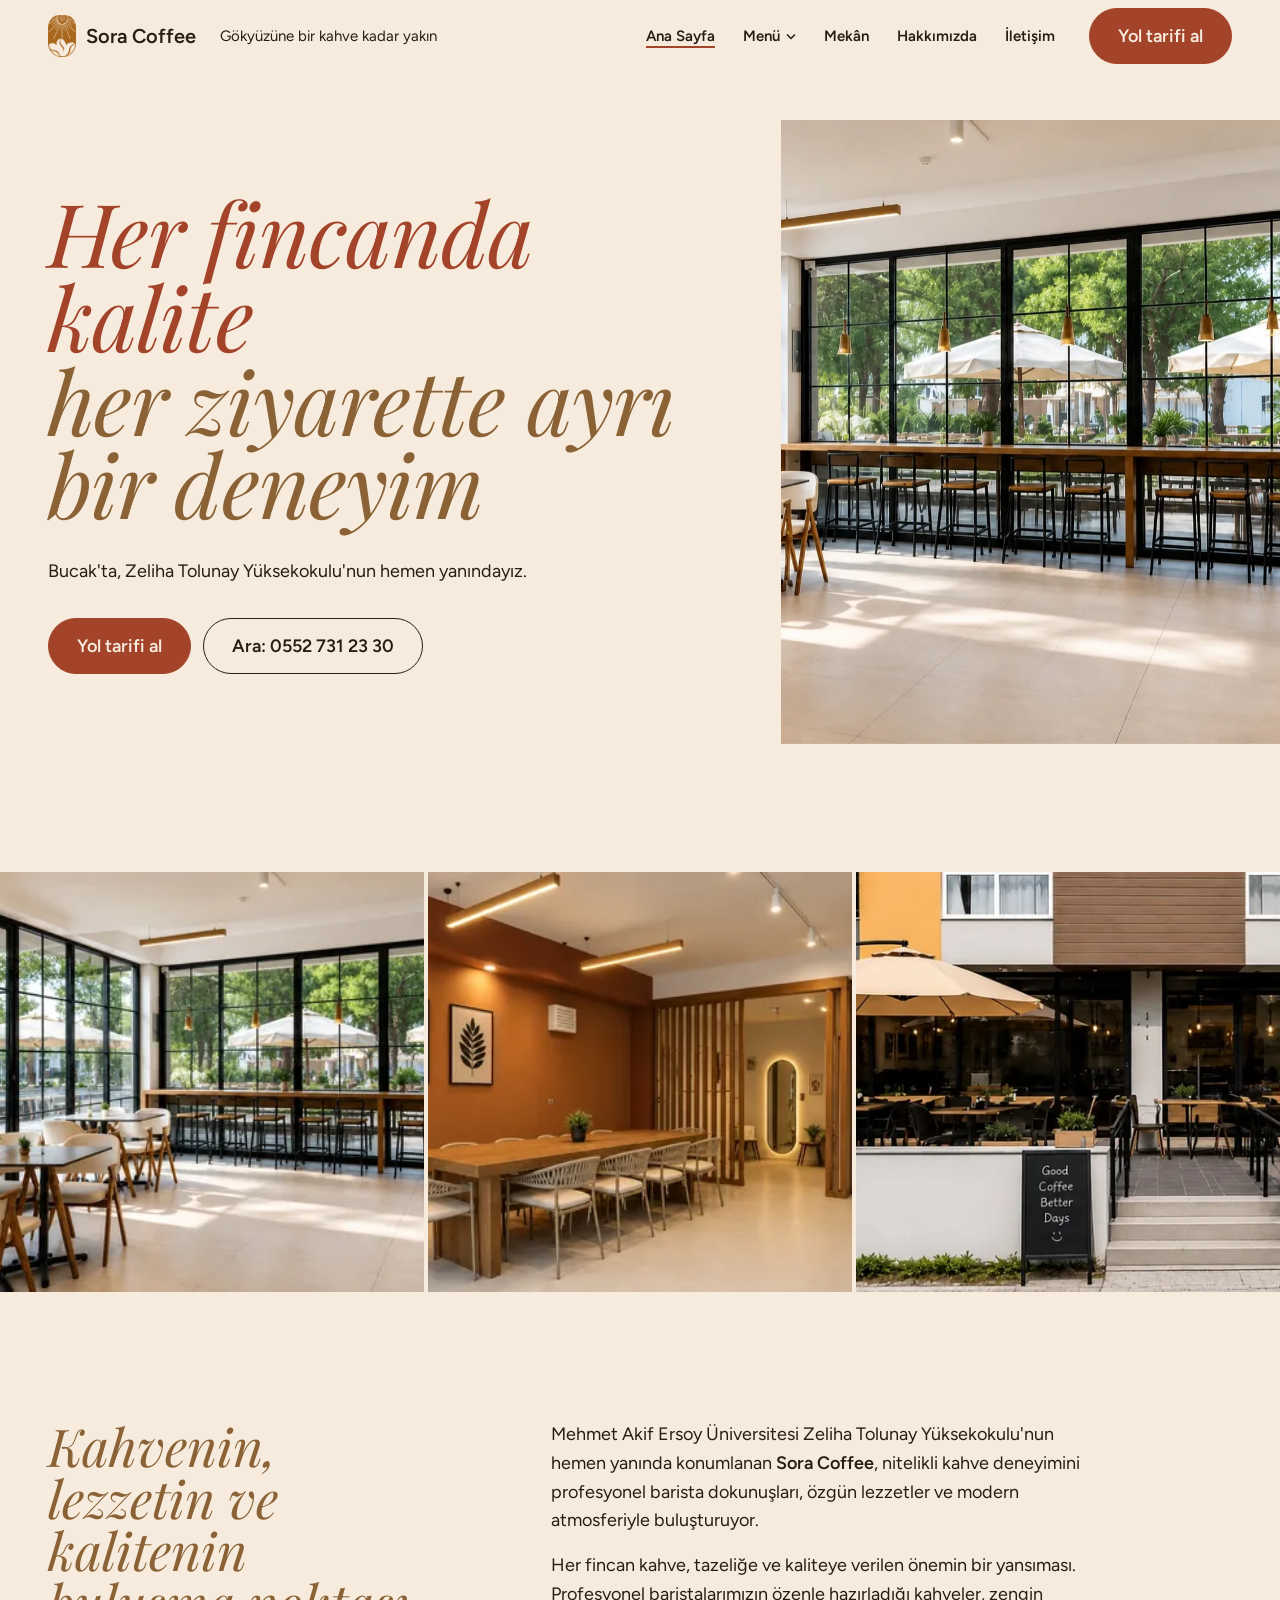
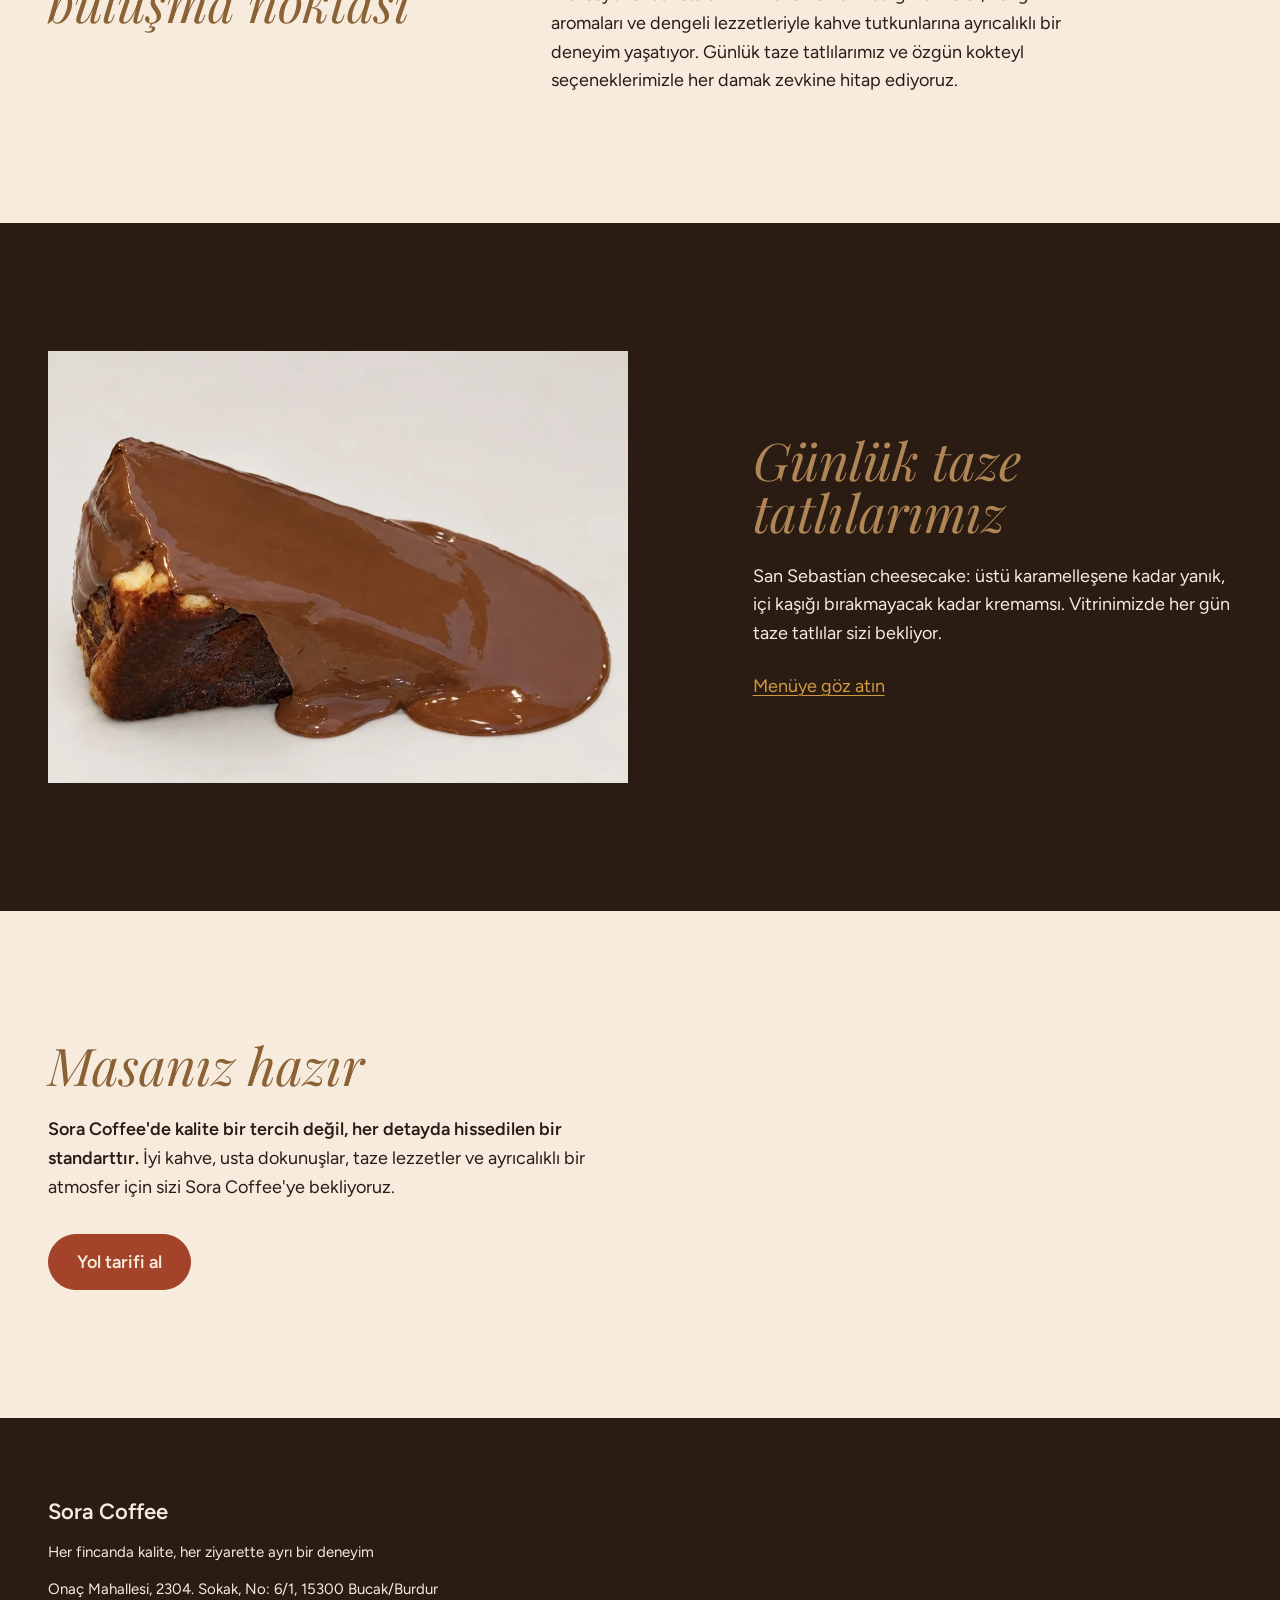
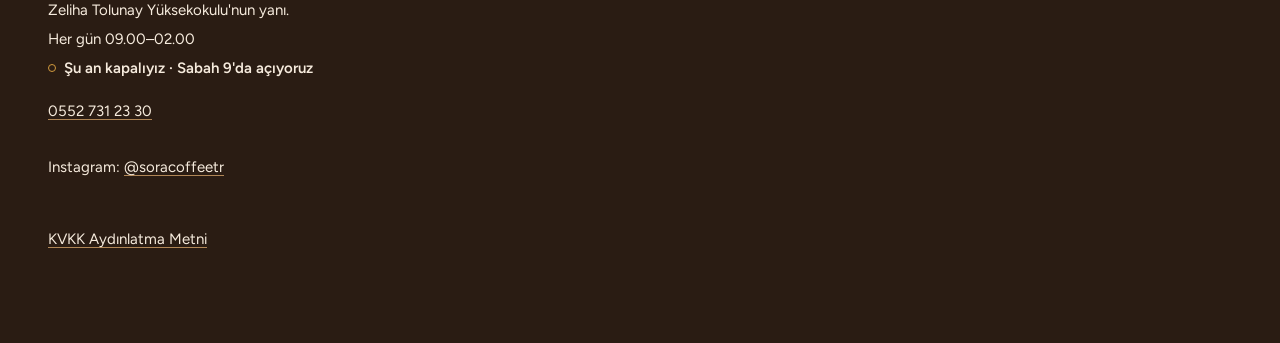
==== commit 5810e919: "Adres şeridi, Mekân'daki yol tarifi ve menüdeki ara başlıklar kaldırıldı Ana sayfadaki adres şeridi " ====
--- a/index.html
+++ b/index.html
@@ -108,10 +108,6 @@
       </figure>
     </section>
 
-    <section class="adres-seridi" aria-label="Adres">
-      <p>Onaç Mah. 2304. Sk. No: 6/1, Bucak. Zeliha Tolunay Yüksekokulu'nun yanı.</p>
-    </section>
-
     <section class="mekan-seridi" aria-label="Mekandan" tabindex="0">
       <figure>
         <img src="img/mekan-cam-kenari-bar.webp" srcset="img/mekan-cam-kenari-bar-480.webp 480w, img/mekan-cam-kenari-bar-800.webp 800w, img/mekan-cam-kenari-bar.webp 1400w" sizes="(min-width: 761px) 33vw, 78vw" width="1400" height="946" alt="Büyük camların önünde bar tabureleri ve masalar; dışarıda şemsiyeler ve ağaçlar." loading="lazy" decoding="async">
--- a/styles.css
+++ b/styles.css
@@ -385,15 +385,6 @@
 .hero-alt { margin-top: 32px; }
 .hero .butonlar { margin-top: 32px; }
 
-.adres-seridi {
-  display: flex;
-  flex-wrap: wrap;
-  align-items: baseline;
-  column-gap: 32px;
-  row-gap: 8px;
-  margin-top: 48px;
-}
-.adres-seridi p { max-width: none; }
 
 /* Kenardan kenara mekan şeridi */
 .mekan-seridi {
@@ -436,14 +427,12 @@
 .mekan-giris p { margin-top: 32px; }
 
 .menu-giris,
-.kategori,
-.menu-son {
+.kategori {
   --menu-sutun: 880px;
   padding-inline: max(calc(var(--kenar) + var(--sarkma)), calc((100% - var(--menu-sutun)) / 2));
 }
 .kategori h2 { margin-left: calc(-1 * var(--sarkma)); }
 .kategori h2 + * { margin-top: 40px; }
-.menu-son { margin-top: 96px; }
 
 .kalemler > li + li { margin-top: 40px; }
 .kalem {
@@ -858,7 +847,6 @@
   .hero .butonlar { grid-row: 4; margin-top: 24px; }
 
   main { padding-top: 24px; }
-  .adres-seridi { margin-top: 32px; }
 
   /* Mekan şeridi: dokunmayla yatay kaydırılır, otomatik oynamaz */
   .mekan-seridi {
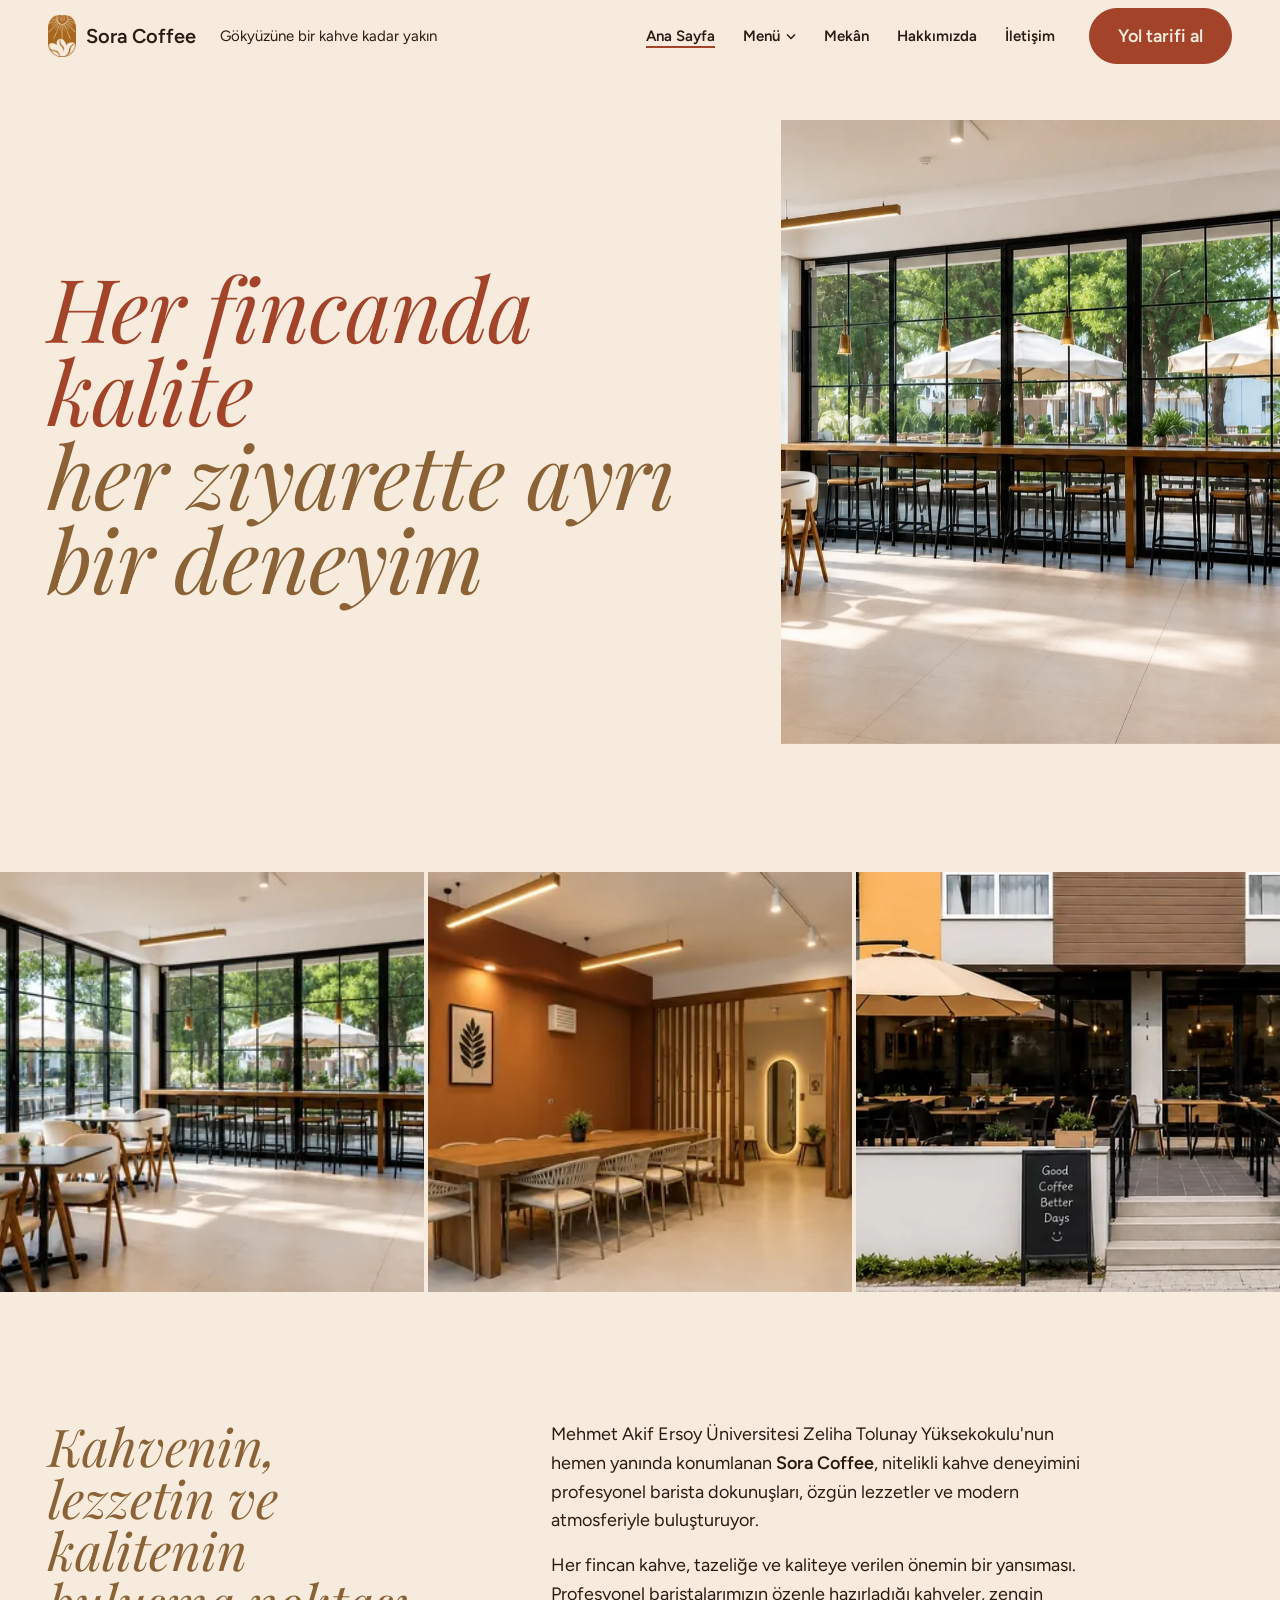
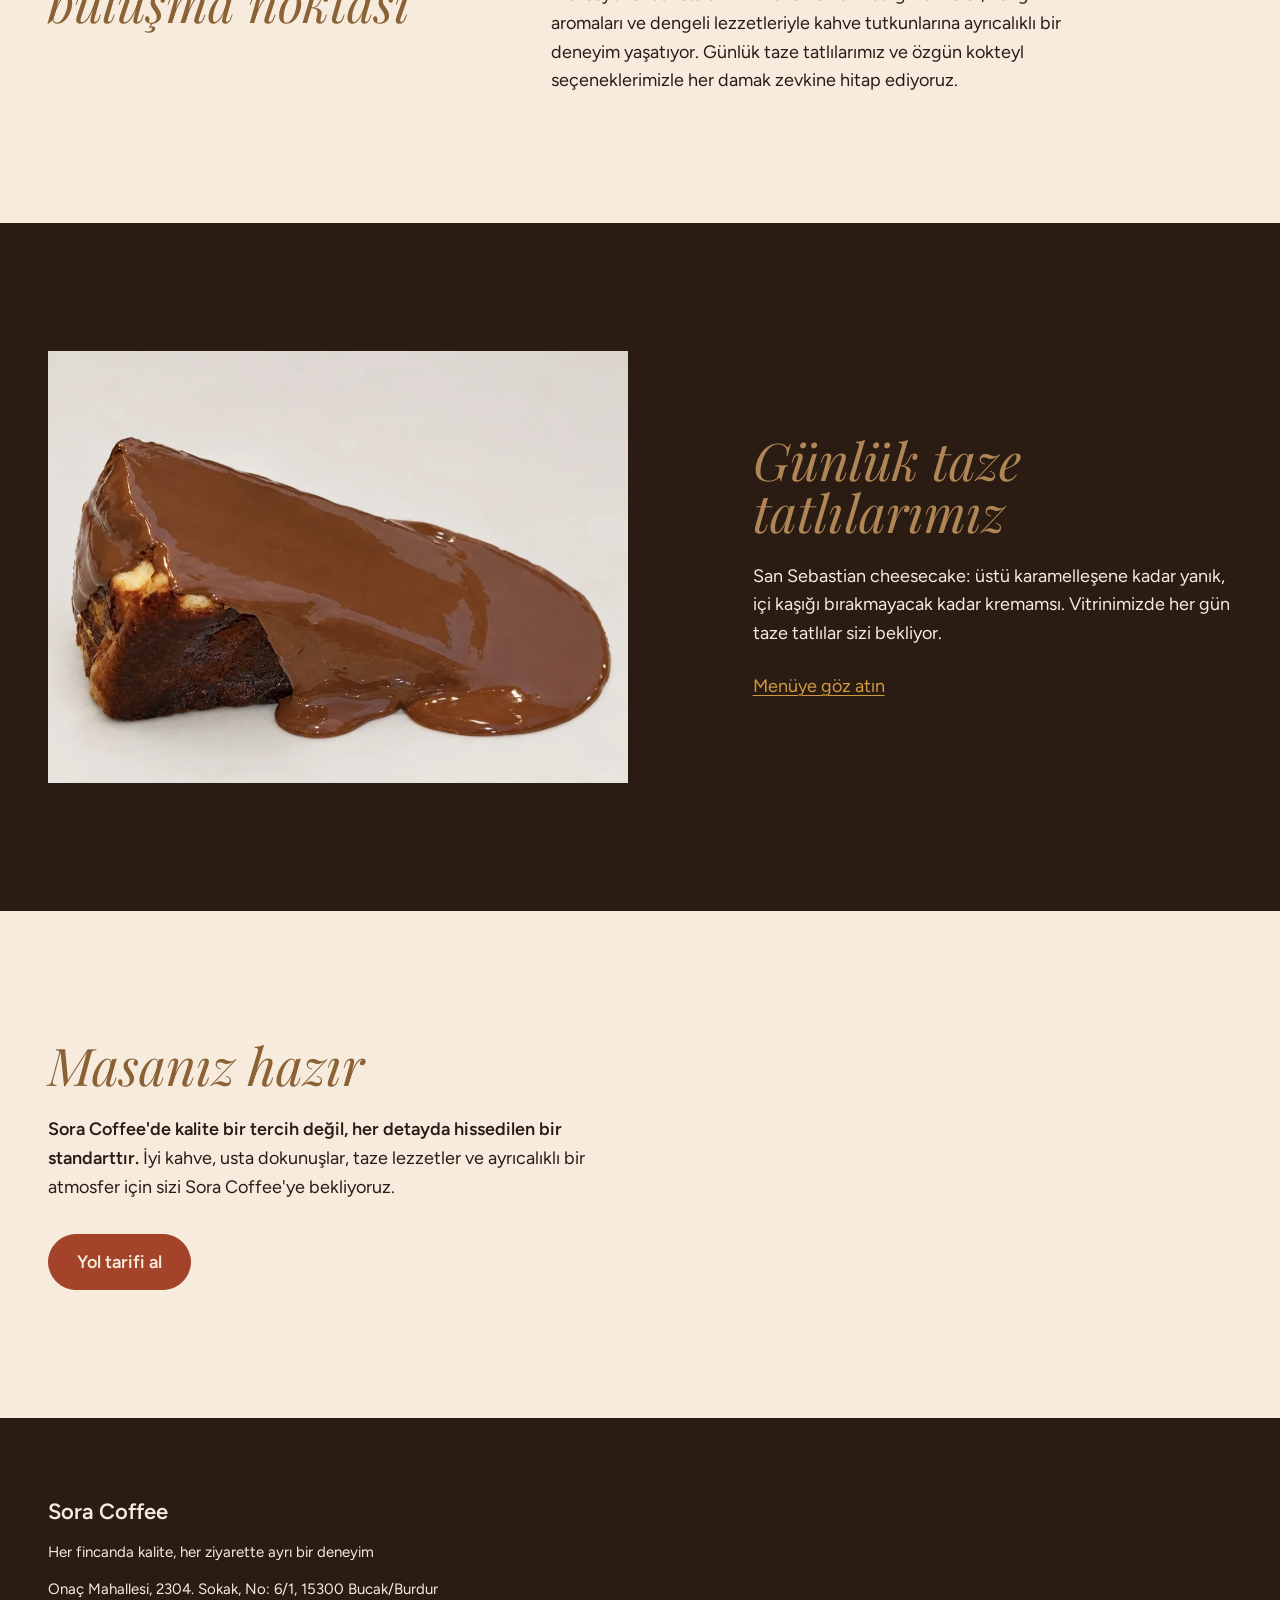
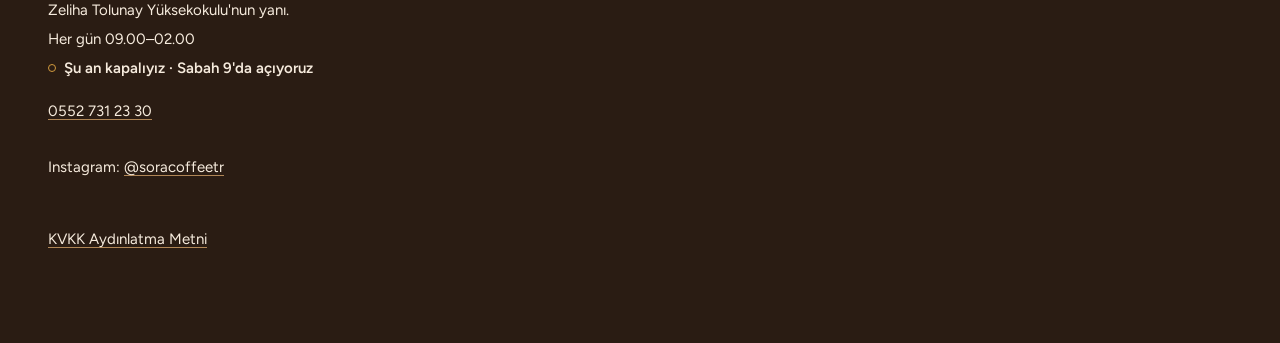
==== commit e6038dbe: "Ana sayfa girişi: alt cümle ve butonlar kaldırıldı Hero'da "Bucak'ta, Zeliha Tolunay Yüksekokulu'nun" ====
--- a/index.html
+++ b/index.html
@@ -97,11 +97,6 @@
     <section class="hero" aria-labelledby="hero-baslik">
       <div class="hero-metin">
         <h1 id="hero-baslik"><span class="h1-ilk">Her fincanda kalite</span><br> <span class="h1-ikinci">her ziyarette ayrı bir deneyim</span></h1>
-        <p class="hero-alt">Bucak'ta, Zeliha Tolunay Yüksekokulu'nun hemen yanındayız.</p>
-        <p class="butonlar">
-          <a class="buton buton-birincil" href="https://www.google.com/maps/dir/?api=1&amp;destination=Sora+Coffee%2C+Ona%C3%A7+Mahallesi+2304.+Sokak+No%3A+6%2F1%2C+15300+Bucak%2FBurdur">Yol tarifi al</a>
-          <a class="buton buton-ikincil" href="tel:+905527312330">Ara: 0552 731 23 30</a>
-        </p>
       </div>
       <figure class="hero-foto">
         <img src="img/hero-cam-kenari-bar.webp" srcset="img/hero-cam-kenari-bar-480.webp 480w, img/hero-cam-kenari-bar.webp 825w" sizes="(min-width: 761px) 42vw, 100vw" width="825" height="1031" alt="Cam kenarındaki uzun bar ve tabureler; camın ardında şemsiyeli teras ve ağaçlar." fetchpriority="high">
--- a/styles.css
+++ b/styles.css
@@ -382,8 +382,6 @@
   grid-row: 1;
 }
 .hero-foto img { width: 100%; }
-.hero-alt { margin-top: 32px; }
-.hero .butonlar { margin-top: 32px; }
 
 
 /* Kenardan kenara mekan şeridi */
@@ -843,8 +841,6 @@
     grid-row: 2;
     margin: 32px calc(-1 * var(--kenar)) 0;
   }
-  .hero-alt { grid-row: 3; margin-top: 32px; }
-  .hero .butonlar { grid-row: 4; margin-top: 24px; }
 
   main { padding-top: 24px; }
 
